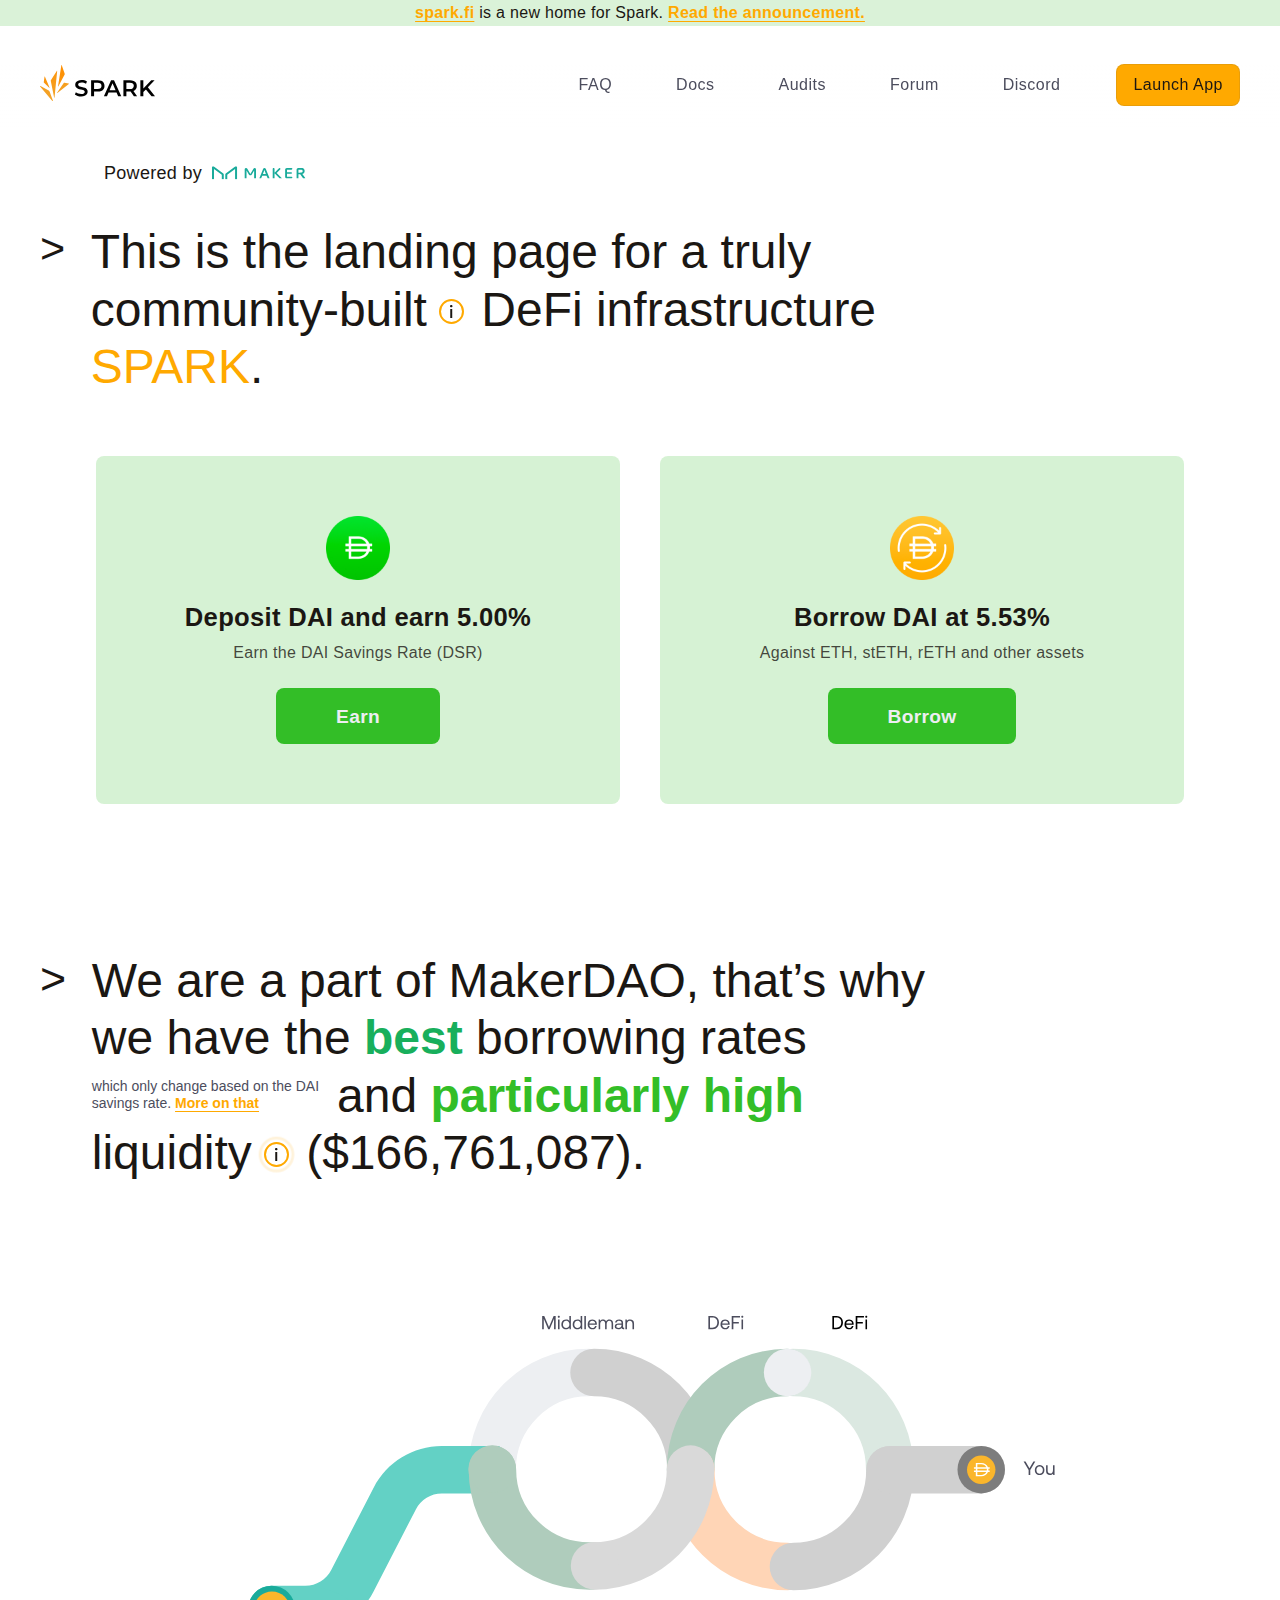
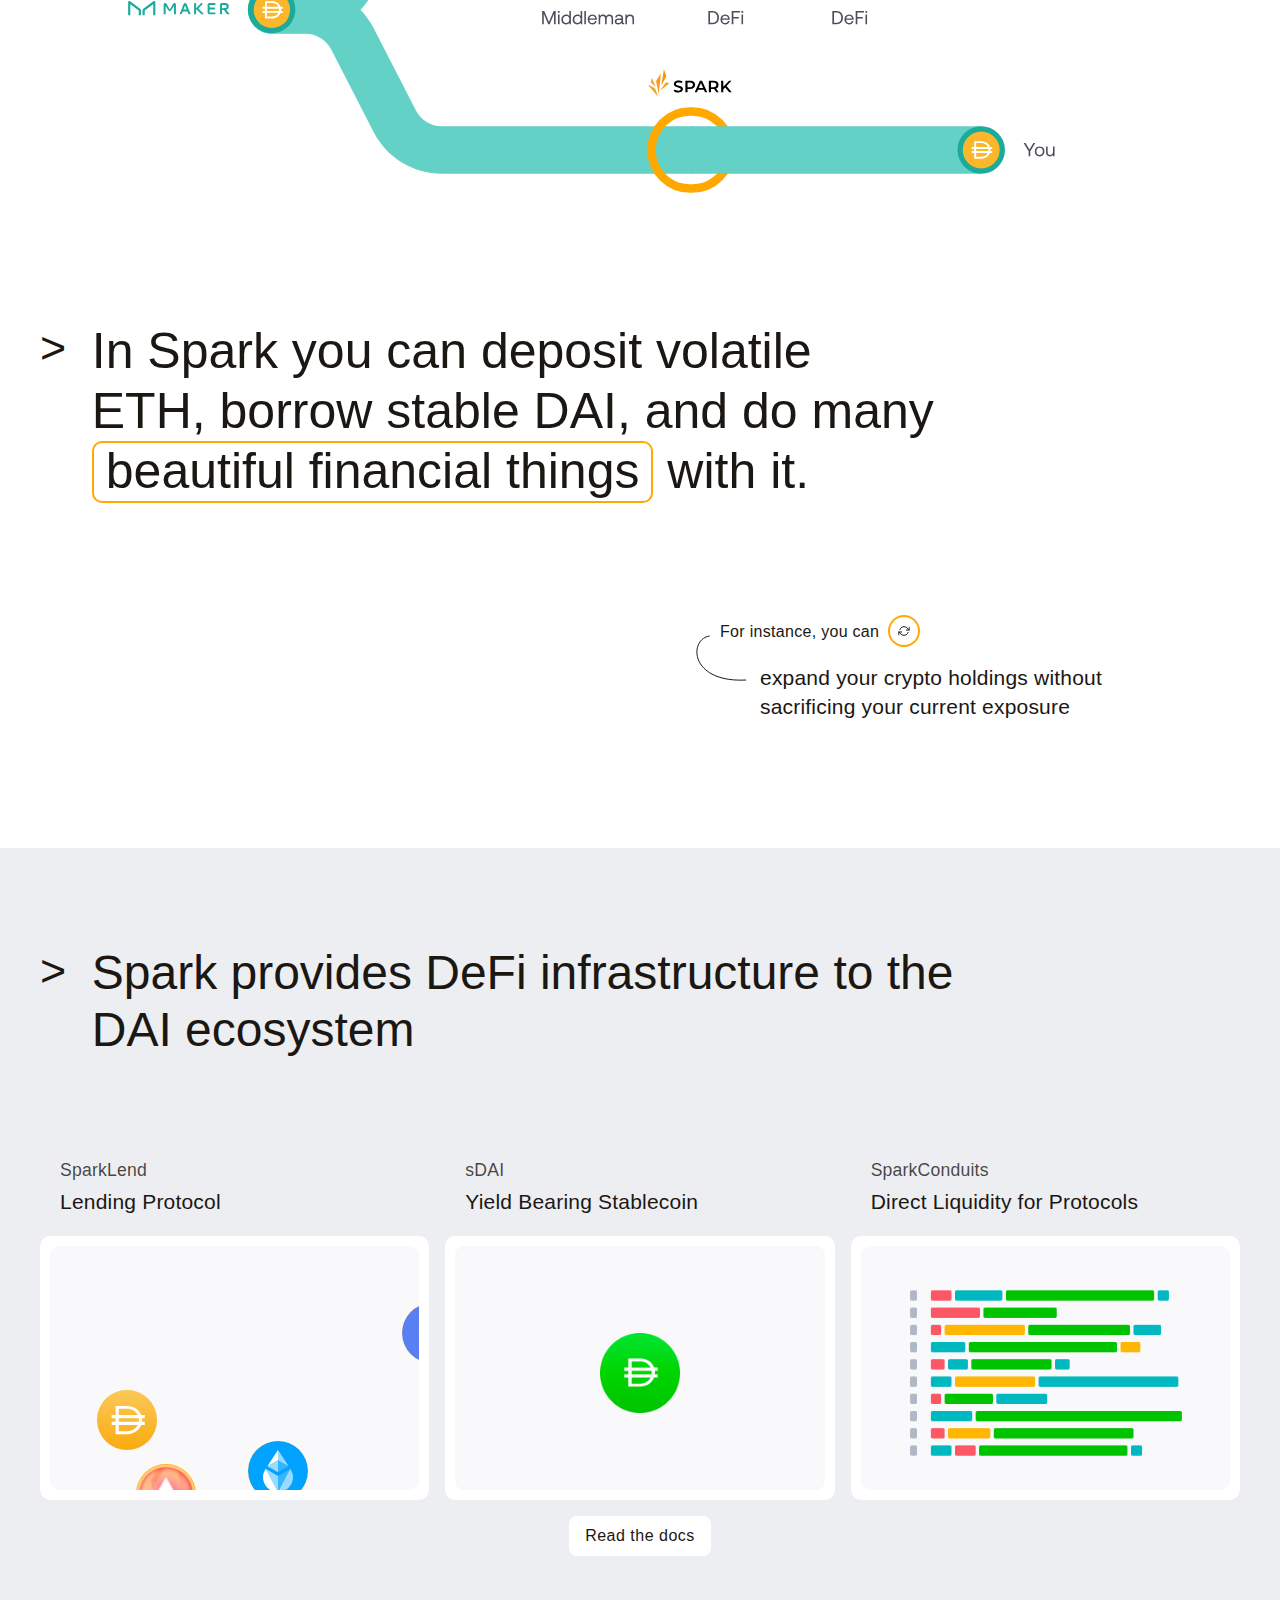
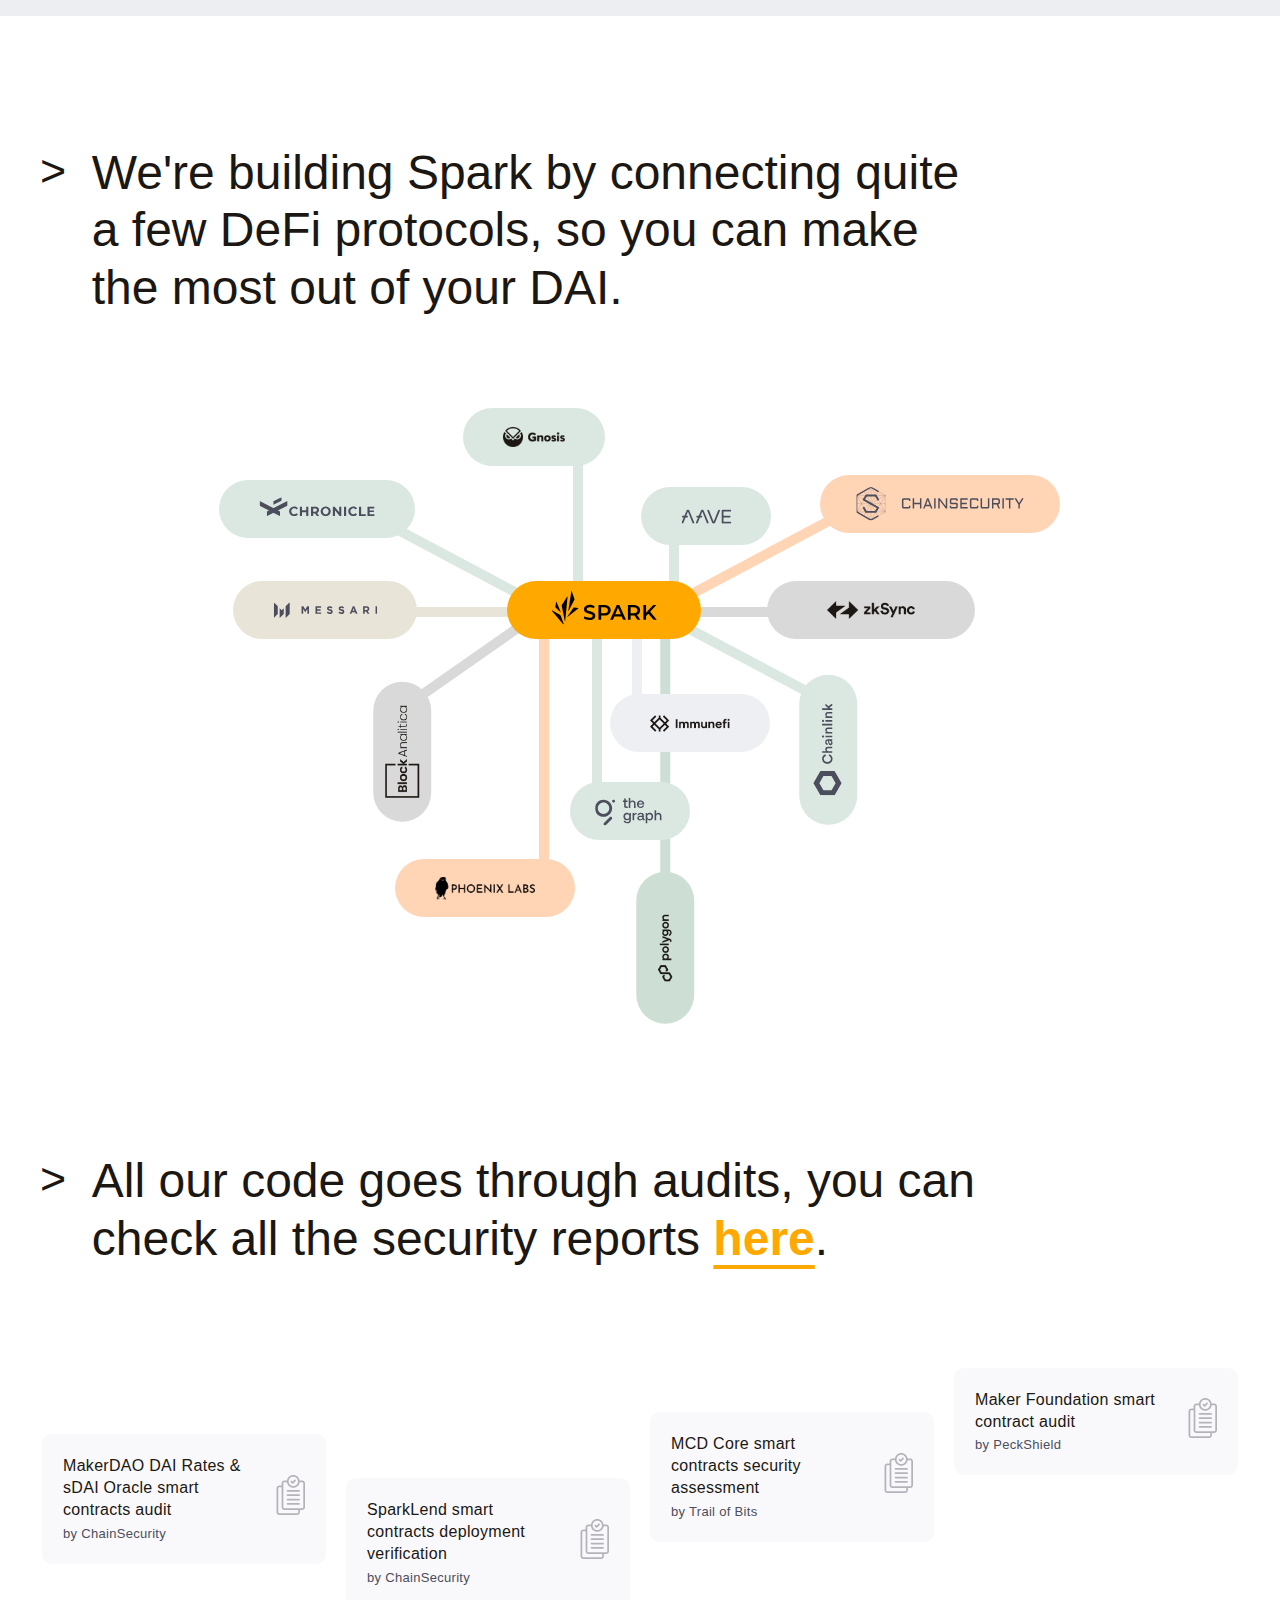
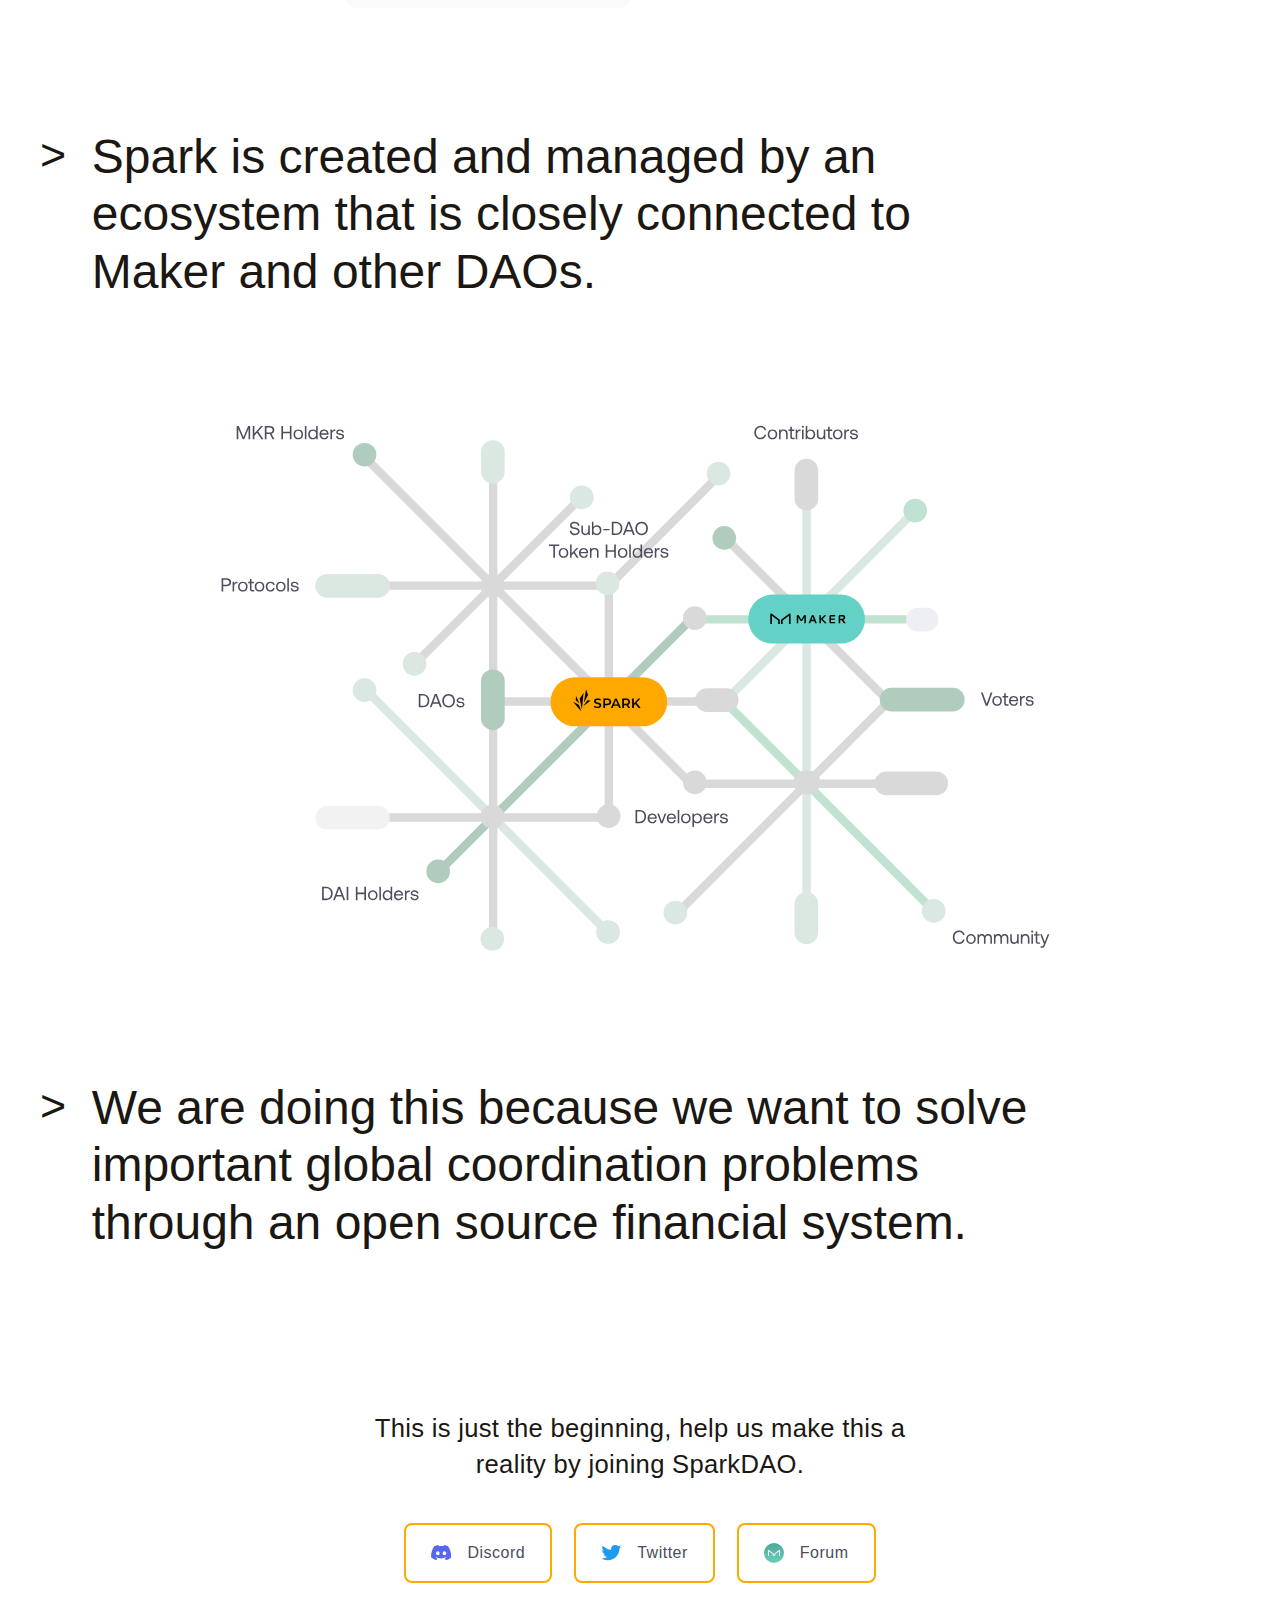
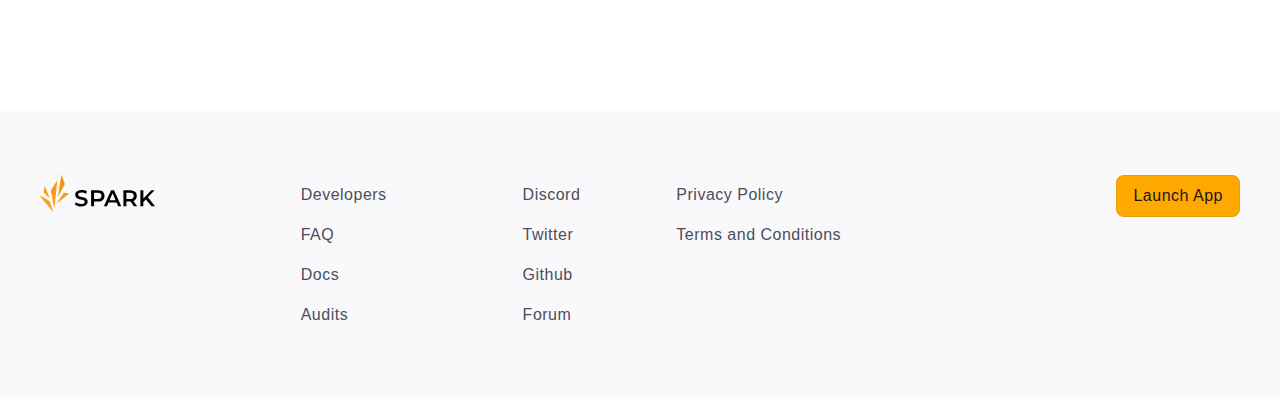
==== index.html @ eb1343a6 "update page" ====
<!doctype html><html lang="en"><head><meta charset="utf-8"/><link rel="icon" href="/favicon.ico"/><meta name="viewport" content="width=device-width,initial-scale=1"/><meta name="theme-color" content="#000000"/><link rel="apple-touch-icon" href="/logo192.png"/><link rel="manifest" href="/manifest.json"/><link rel="preconnect" href="https://fonts.googleapis.com"><link rel="preconnect" href="https://fonts.gstatic.com" crossorigin><link href="https://fonts.googleapis.com/css2?family=Inter:wght@400;500;600;700;800;900&display=swap" rel="stylesheet"><style>@import url(https://fonts.googleapis.com/css2?family=Roboto:wght@400;900&display=swap);</style><title>Spark - Maker-Powered Lending Market</title><link href="/static/css/main.633d7f83.chunk.css" rel="stylesheet"></head><body><noscript>You need to enable JavaScript to run this app.</noscript><div id="root"></div><script>!function(e){function r(r){for(var n,u,c=r[0],i=r[1],f=r[2],s=0,p=[];s<c.length;s++)u=c[s],Object.prototype.hasOwnProperty.call(o,u)&&o[u]&&p.push(o[u][0]),o[u]=0;for(n in i)Object.prototype.hasOwnProperty.call(i,n)&&(e[n]=i[n]);for(l&&l(r);p.length;)p.shift()();return a.push.apply(a,f||[]),t()}function t(){for(var e,r=0;r<a.length;r++){for(var t=a[r],n=!0,c=1;c<t.length;c++){var i=t[c];0!==o[i]&&(n=!1)}n&&(a.splice(r--,1),e=u(u.s=t[0]))}return e}var n={},o={3:0},a=[];function u(r){if(n[r])return n[r].exports;var t=n[r]={i:r,l:!1,exports:{}};return e[r].call(t.exports,t,t.exports,u),t.l=!0,t.exports}u.e=function(e){var r=[],t=o[e];if(0!==t)if(t)r.push(t[2]);else{var n=new Promise((function(r,n){t=o[e]=[r,n]}));r.push(t[2]=n);var a,c=document.createElement("script");c.charset="utf-8",c.timeout=120,u.nc&&c.setAttribute("nonce",u.nc),c.src=function(e){return u.p+"static/js/"+({}[e]||e)+"."+{0:"9c5d9440",1:"e45cd826",5:"d32eeeaa",6:"d9e127e3",7:"4af750e9",8:"93d7be4d",9:"246f7486",10:"2cf6134a",11:"ce066fd9",12:"de818b76",13:"a71cbb8a",14:"7e898ed7",15:"55375a8a",16:"09fa77de",17:"7b534f22",18:"cb177003",19:"1c35a784",20:"54be60a5",21:"eba77437",22:"fda85f70"}[e]+".chunk.js"}(e);var i=new Error;a=function(r){c.onerror=c.onload=null,clearTimeout(f);var t=o[e];if(0!==t){if(t){var n=r&&("load"===r.type?"missing":r.type),a=r&&r.target&&r.target.src;i.message="Loading chunk "+e+" failed.\n("+n+": "+a+")",i.name="ChunkLoadError",i.type=n,i.request=a,t[1](i)}o[e]=void 0}};var f=setTimeout((function(){a({type:"timeout",target:c})}),12e4);c.onerror=c.onload=a,document.head.appendChild(c)}return Promise.all(r)},u.m=e,u.c=n,u.d=function(e,r,t){u.o(e,r)||Object.defineProperty(e,r,{enumerable:!0,get:t})},u.r=function(e){"undefined"!=typeof Symbol&&Symbol.toStringTag&&Object.defineProperty(e,Symbol.toStringTag,{value:"Module"}),Object.defineProperty(e,"__esModule",{value:!0})},u.t=function(e,r){if(1&r&&(e=u(e)),8&r)return e;if(4&r&&"object"==typeof e&&e&&e.__esModule)return e;var t=Object.create(null);if(u.r(t),Object.defineProperty(t,"default",{enumerable:!0,value:e}),2&r&&"string"!=typeof e)for(var n in e)u.d(t,n,function(r){return e[r]}.bind(null,n));return t},u.n=function(e){var r=e&&e.__esModule?function(){return e.default}:function(){return e};return u.d(r,"a",r),r},u.o=function(e,r){return Object.prototype.hasOwnProperty.call(e,r)},u.p="/",u.oe=function(e){throw console.error(e),e};var c=this.webpackJsonpAPL=this.webpackJsonpAPL||[],i=c.push.bind(c);c.push=r,c=c.slice();for(var f=0;f<c.length;f++)r(c[f]);var l=i;t()}([])</script><script src="/static/js/4.bfb4e1e0.chunk.js"></script><script src="/static/js/main.2917904c.chunk.js"></script></body></html>
---- static/css/main.633d7f83.chunk.css ----
body{margin:0;padding:0;font-family:Inter,Arial;font-weight:400;font-size:.875rem;-webkit-font-smoothing:antialiased;-moz-osx-font-smoothing:grayscale;text-transform:capitalize}code{font-family:source-code-pro,Menlo,Monaco,Consolas,"Courier New",monospace}div{box-sizing:border-box}ul li{list-style:none!important}input::-webkit-inner-spin-button,input::-webkit-outer-spin-button{-webkit-appearance:none}input[type=number]{-moz-appearance:textfield}div[role=tooltip] .MuiTooltip-tooltip{font-size:14px;background-color:#00f}div[role=presentation] div:nth-child(3){background-color:#1c2152!important;color:#fff}div[role=presentation] div:nth-child(3) ul li:hover{background-color:rgb(59 89 226/16%)}*,:after,:before{box-sizing:border-box}
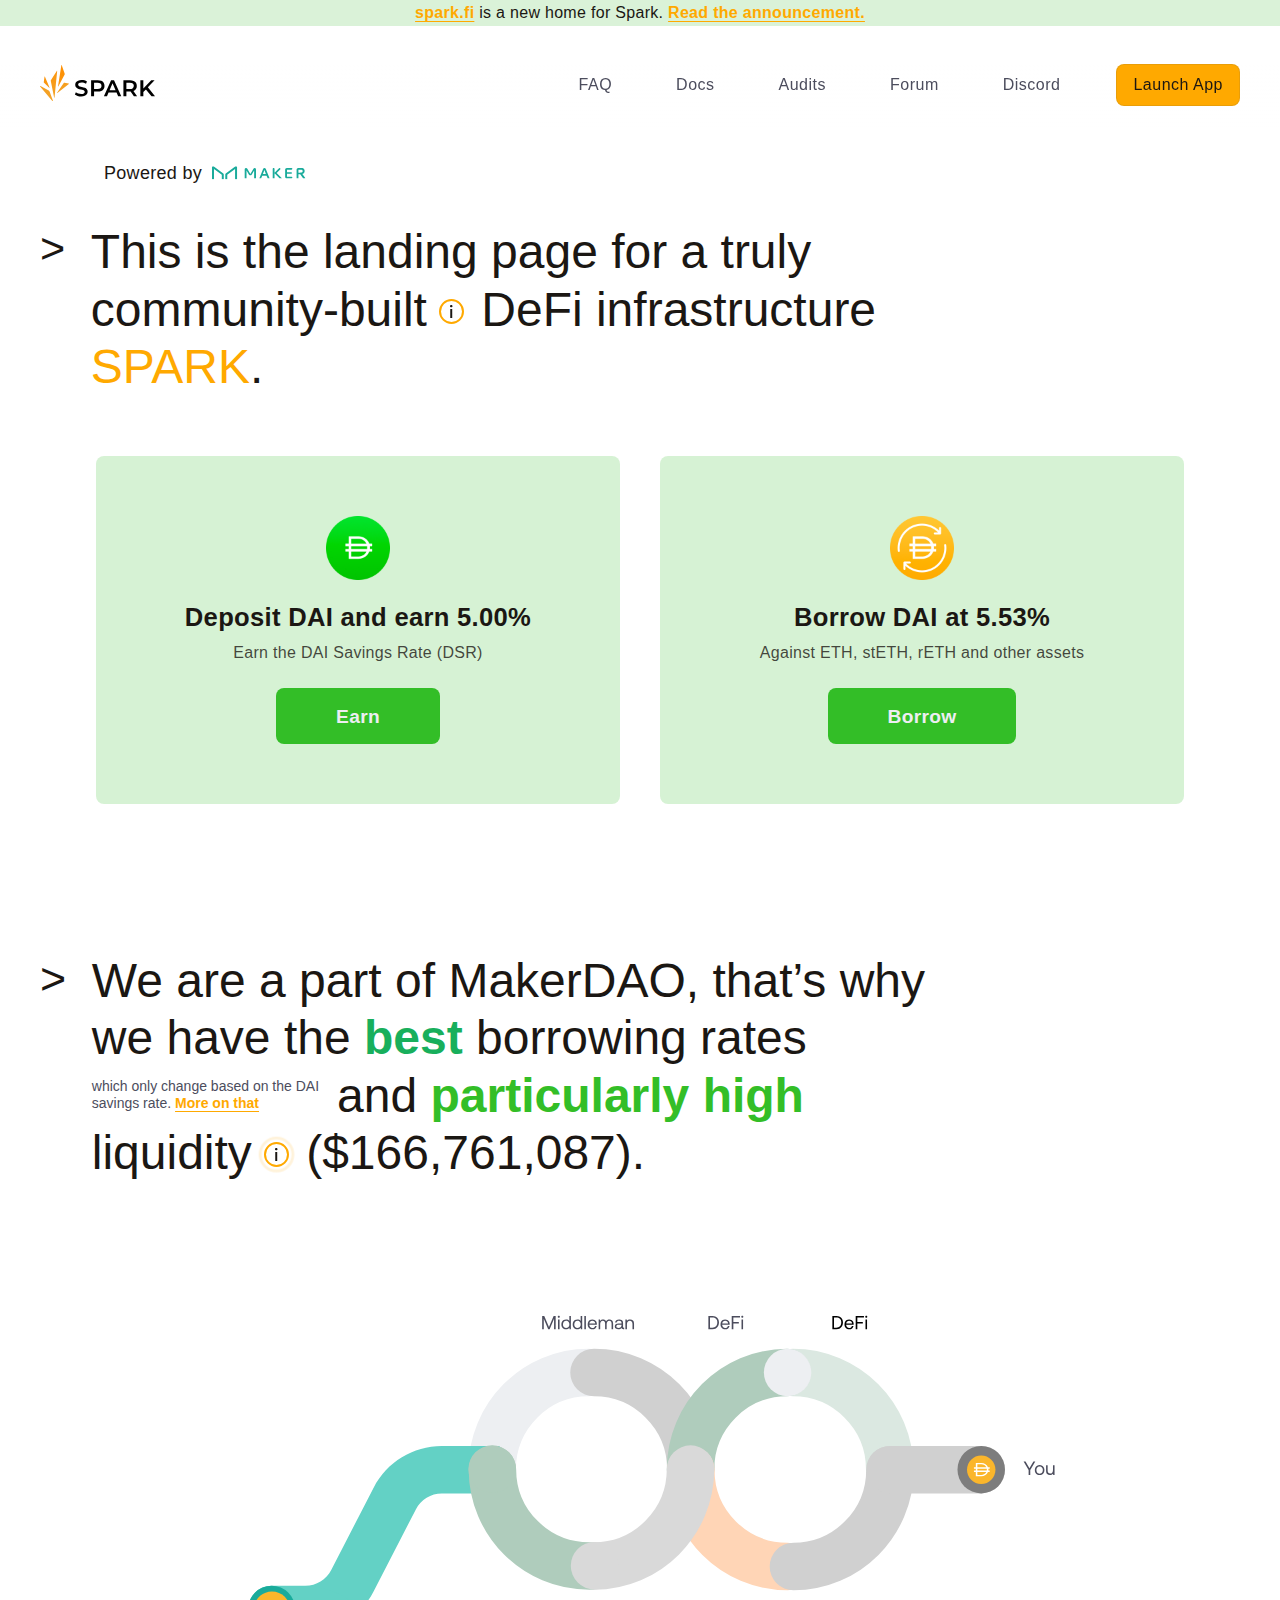
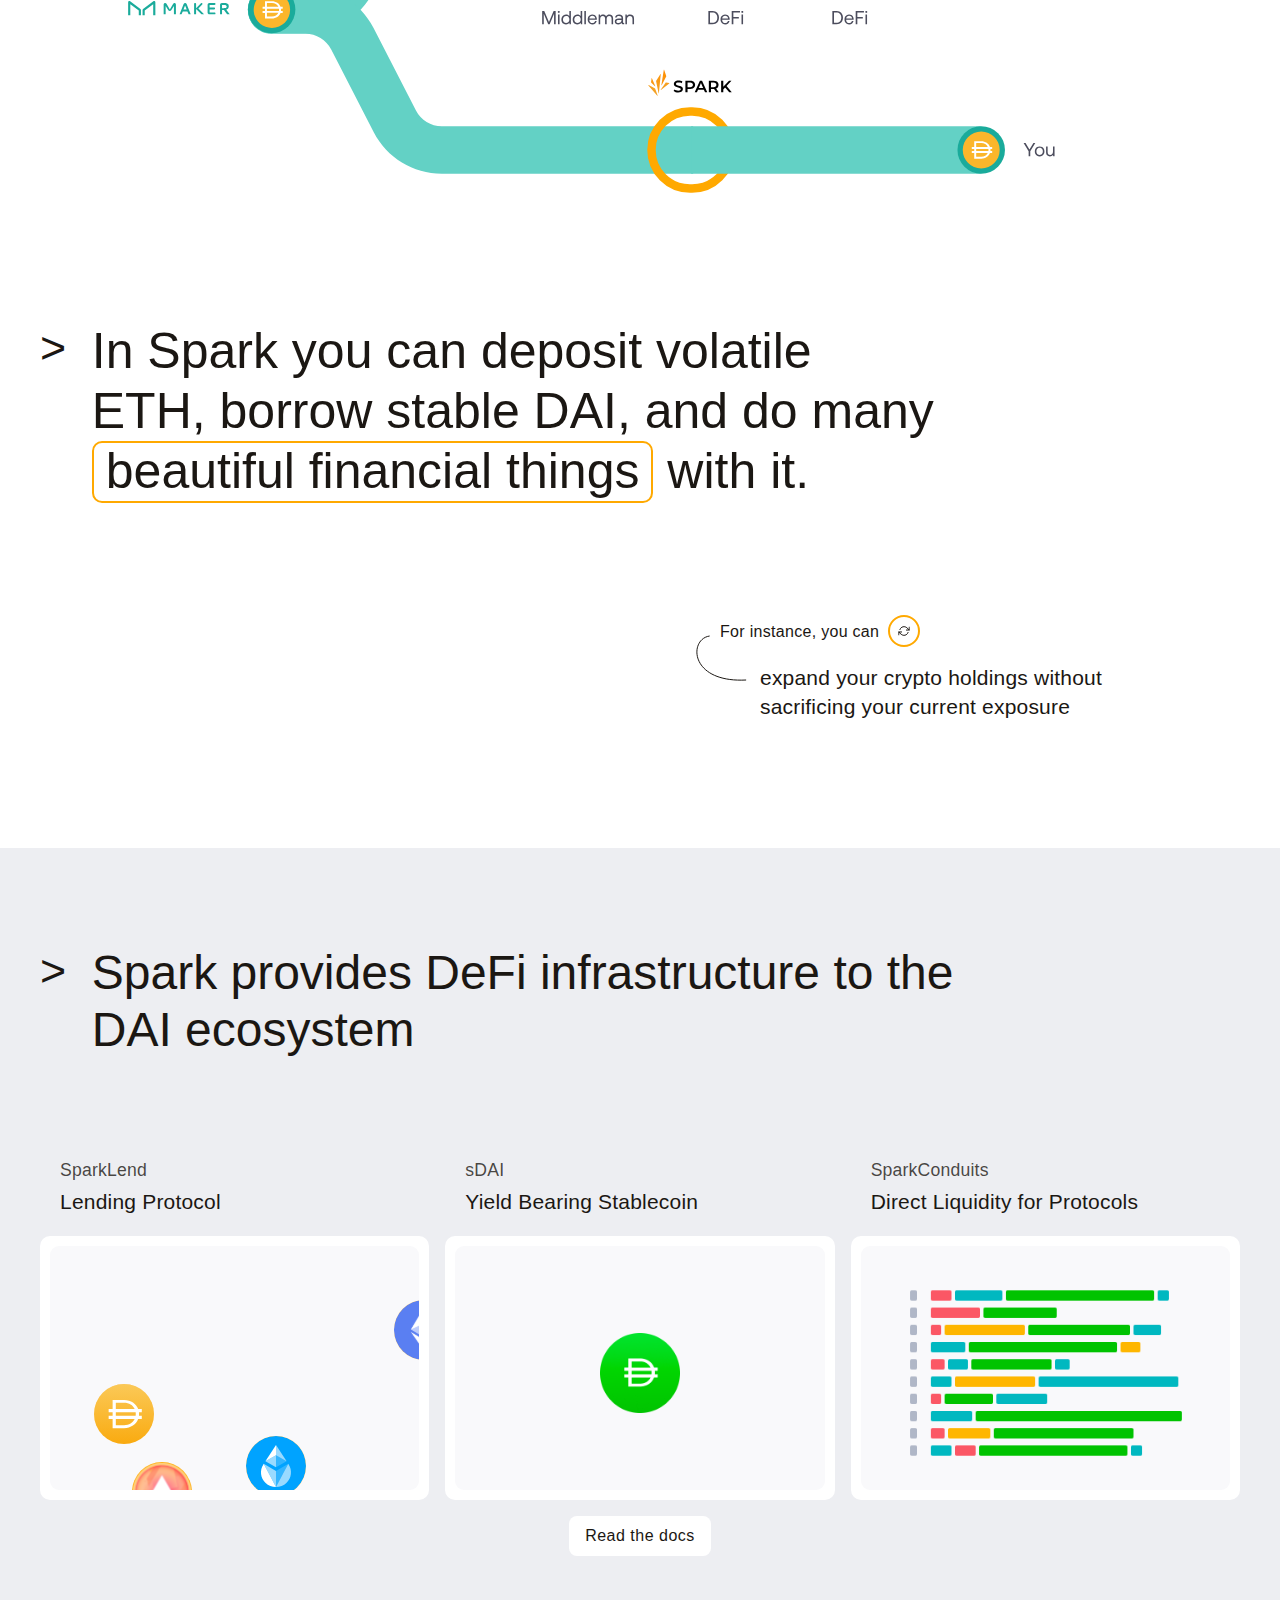
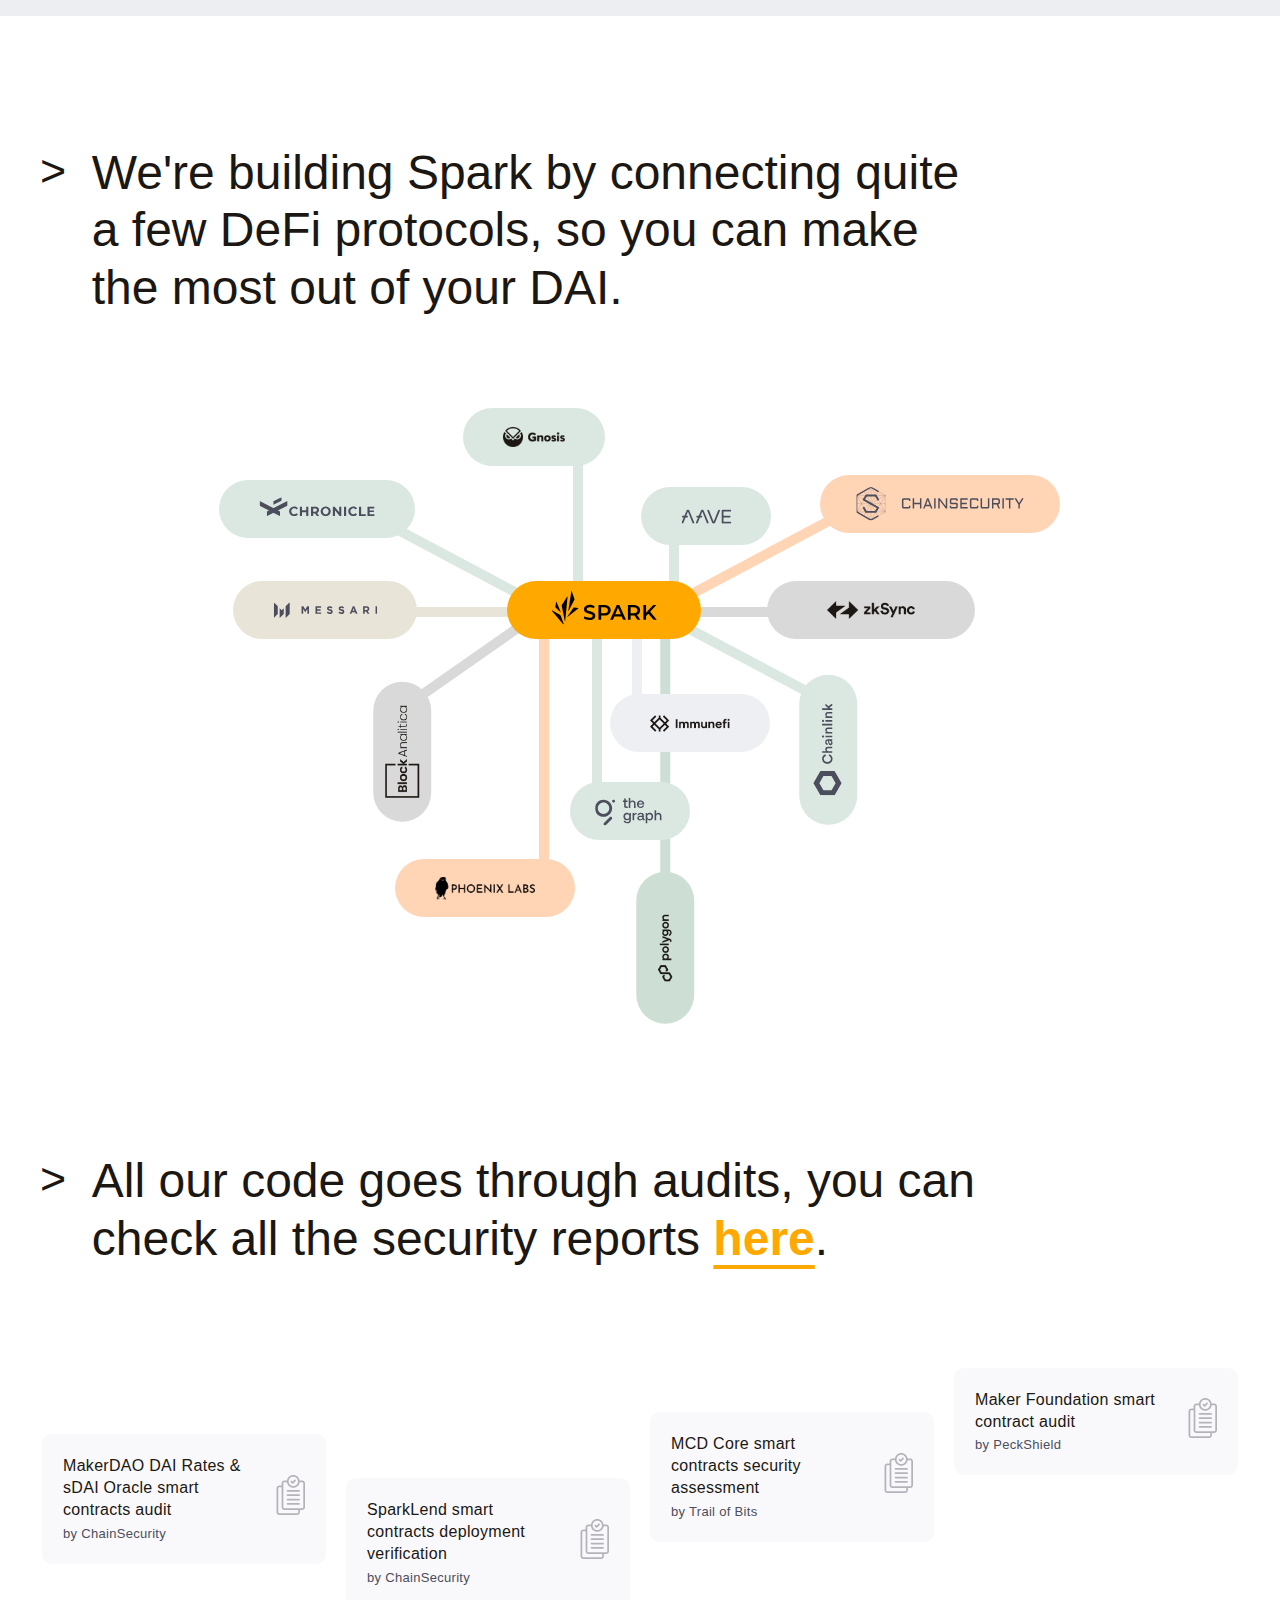
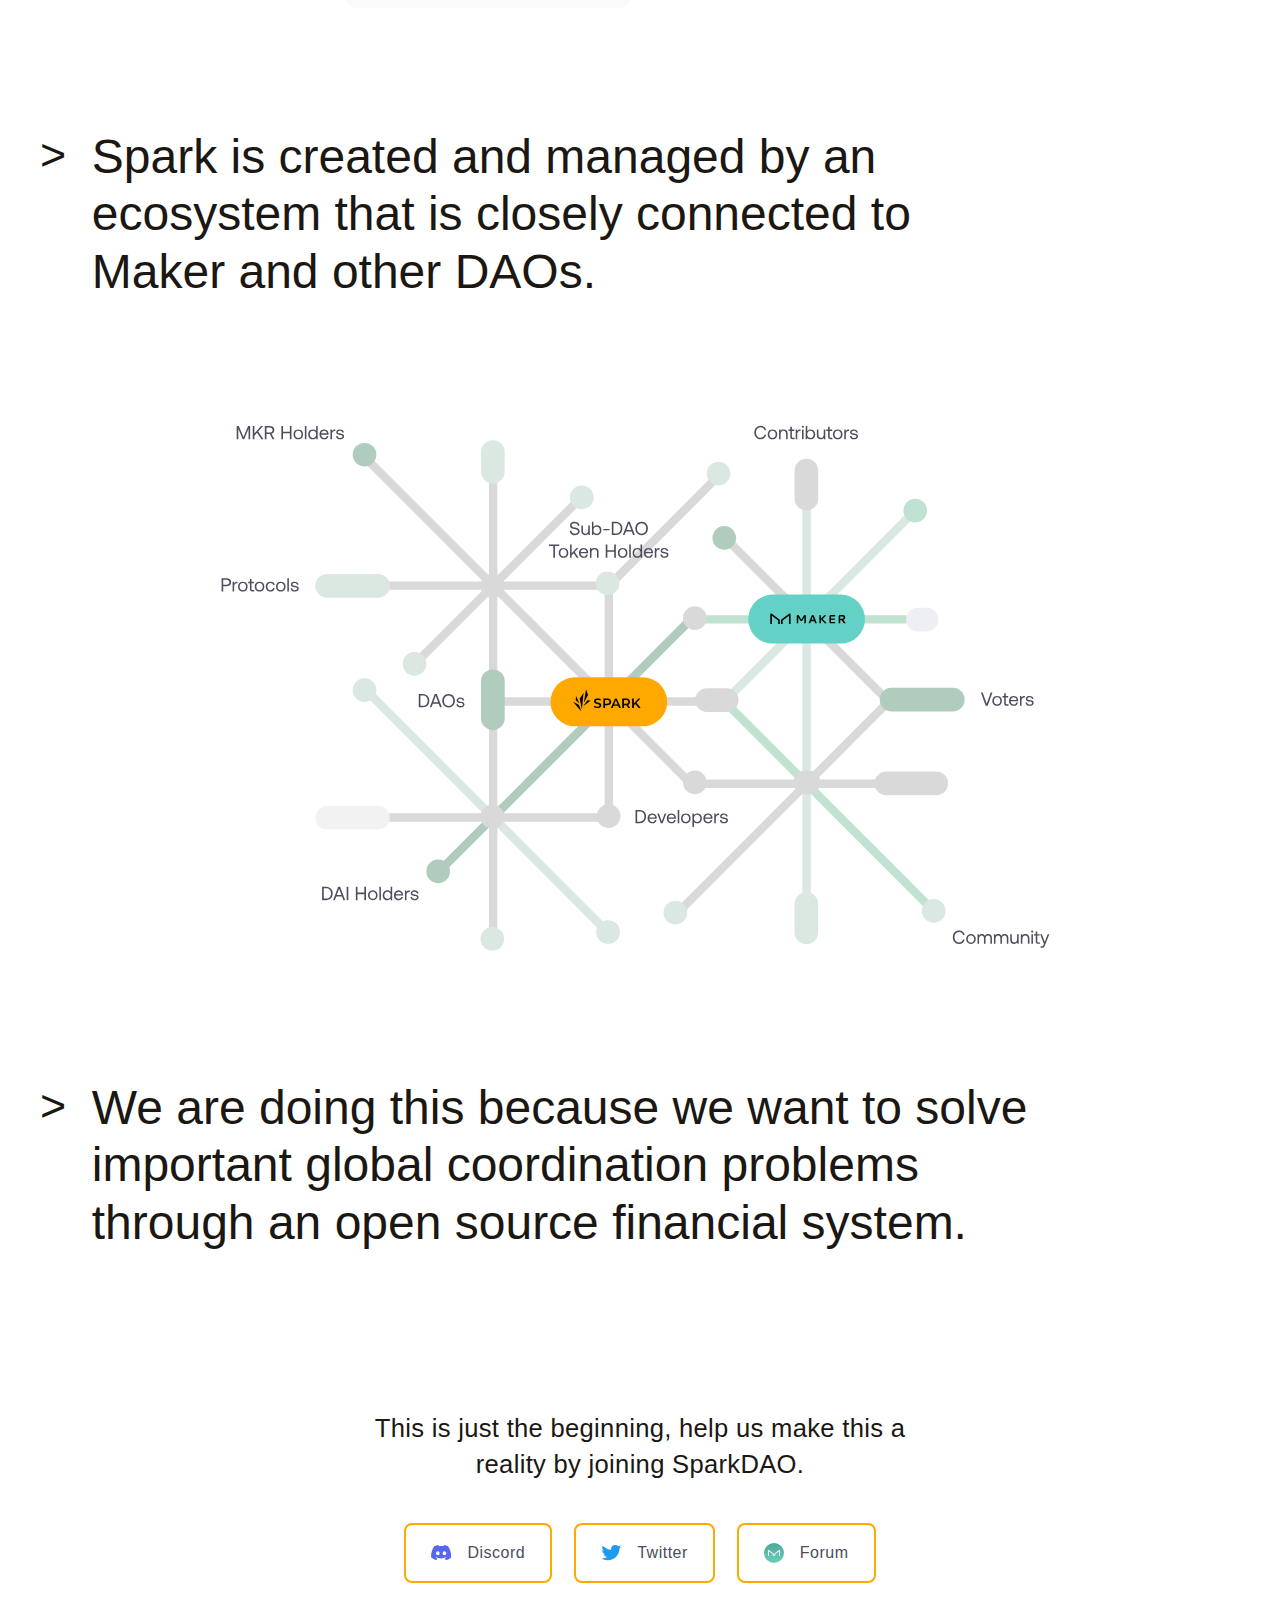
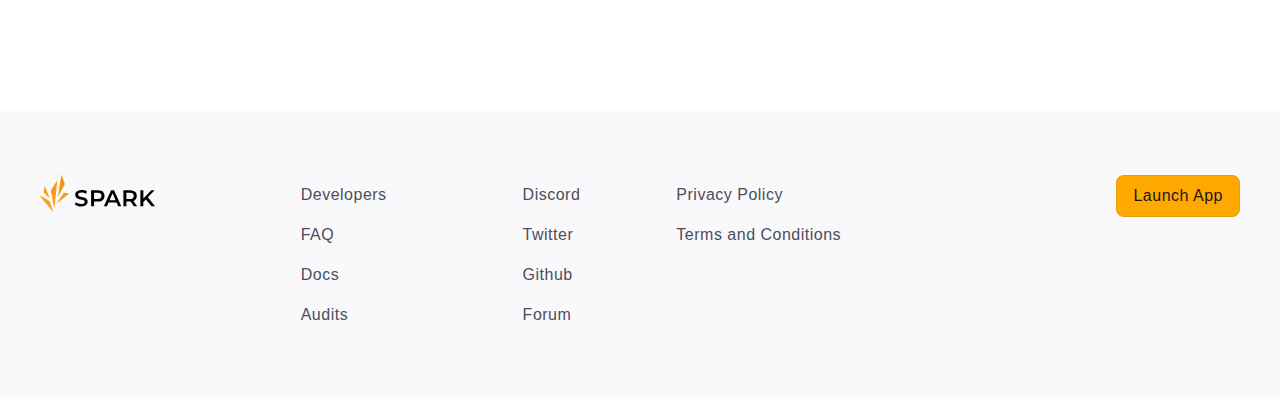
==== commit 3cf4b466: "update home  page" ====
--- a/index.html
+++ b/index.html
@@ -1 +1 @@
-<!doctype html><html lang="en"><head><meta charset="utf-8"/><link rel="icon" href="/favicon.ico"/><meta name="viewport" content="width=device-width,initial-scale=1"/><meta name="theme-color" content="#000000"/><link rel="apple-touch-icon" href="/logo192.png"/><link rel="manifest" href="/manifest.json"/><link rel="preconnect" href="https://fonts.googleapis.com"><link rel="preconnect" href="https://fonts.gstatic.com" crossorigin><link href="https://fonts.googleapis.com/css2?family=Inter:wght@400;500;600;700;800;900&display=swap" rel="stylesheet"><style>@import url(https://fonts.googleapis.com/css2?family=Roboto:wght@400;900&display=swap);</style><title>Spark - Maker-Powered Lending Market</title><link href="/static/css/main.633d7f83.chunk.css" rel="stylesheet"></head><body><noscript>You need to enable JavaScript to run this app.</noscript><div id="root"></div><script>!function(e){function r(r){for(var n,u,c=r[0],i=r[1],f=r[2],s=0,p=[];s<c.length;s++)u=c[s],Object.prototype.hasOwnProperty.call(o,u)&&o[u]&&p.push(o[u][0]),o[u]=0;for(n in i)Object.prototype.hasOwnProperty.call(i,n)&&(e[n]=i[n]);for(l&&l(r);p.length;)p.shift()();return a.push.apply(a,f||[]),t()}function t(){for(var e,r=0;r<a.length;r++){for(var t=a[r],n=!0,c=1;c<t.length;c++){var i=t[c];0!==o[i]&&(n=!1)}n&&(a.splice(r--,1),e=u(u.s=t[0]))}return e}var n={},o={3:0},a=[];function u(r){if(n[r])return n[r].exports;var t=n[r]={i:r,l:!1,exports:{}};return e[r].call(t.exports,t,t.exports,u),t.l=!0,t.exports}u.e=function(e){var r=[],t=o[e];if(0!==t)if(t)r.push(t[2]);else{var n=new Promise((function(r,n){t=o[e]=[r,n]}));r.push(t[2]=n);var a,c=document.createElement("script");c.charset="utf-8",c.timeout=120,u.nc&&c.setAttribute("nonce",u.nc),c.src=function(e){return u.p+"static/js/"+({}[e]||e)+"."+{0:"9c5d9440",1:"e45cd826",5:"d32eeeaa",6:"d9e127e3",7:"4af750e9",8:"93d7be4d",9:"246f7486",10:"2cf6134a",11:"ce066fd9",12:"de818b76",13:"a71cbb8a",14:"7e898ed7",15:"55375a8a",16:"09fa77de",17:"7b534f22",18:"cb177003",19:"1c35a784",20:"54be60a5",21:"eba77437",22:"fda85f70"}[e]+".chunk.js"}(e);var i=new Error;a=function(r){c.onerror=c.onload=null,clearTimeout(f);var t=o[e];if(0!==t){if(t){var n=r&&("load"===r.type?"missing":r.type),a=r&&r.target&&r.target.src;i.message="Loading chunk "+e+" failed.\n("+n+": "+a+")",i.name="ChunkLoadError",i.type=n,i.request=a,t[1](i)}o[e]=void 0}};var f=setTimeout((function(){a({type:"timeout",target:c})}),12e4);c.onerror=c.onload=a,document.head.appendChild(c)}return Promise.all(r)},u.m=e,u.c=n,u.d=function(e,r,t){u.o(e,r)||Object.defineProperty(e,r,{enumerable:!0,get:t})},u.r=function(e){"undefined"!=typeof Symbol&&Symbol.toStringTag&&Object.defineProperty(e,Symbol.toStringTag,{value:"Module"}),Object.defineProperty(e,"__esModule",{value:!0})},u.t=function(e,r){if(1&r&&(e=u(e)),8&r)return e;if(4&r&&"object"==typeof e&&e&&e.__esModule)return e;var t=Object.create(null);if(u.r(t),Object.defineProperty(t,"default",{enumerable:!0,value:e}),2&r&&"string"!=typeof e)for(var n in e)u.d(t,n,function(r){return e[r]}.bind(null,n));return t},u.n=function(e){var r=e&&e.__esModule?function(){return e.default}:function(){return e};return u.d(r,"a",r),r},u.o=function(e,r){return Object.prototype.hasOwnProperty.call(e,r)},u.p="/",u.oe=function(e){throw console.error(e),e};var c=this.webpackJsonpAPL=this.webpackJsonpAPL||[],i=c.push.bind(c);c.push=r,c=c.slice();for(var f=0;f<c.length;f++)r(c[f]);var l=i;t()}([])</script><script src="/static/js/4.bfb4e1e0.chunk.js"></script><script src="/static/js/main.2917904c.chunk.js"></script></body></html>+<!doctype html><html lang="en"><head><meta charset="utf-8"/><link rel="icon" href="/favicon.ico"/><meta name="viewport" content="width=device-width,initial-scale=1"/><meta name="theme-color" content="#000000"/><link rel="apple-touch-icon" href="/logo192.png"/><link rel="manifest" href="/manifest.json"/><link rel="preconnect" href="https://fonts.googleapis.com"><link rel="preconnect" href="https://fonts.gstatic.com" crossorigin><link href="https://fonts.googleapis.com/css2?family=Inter:wght@400;500;600;700;800;900&display=swap" rel="stylesheet"><style>@import url(https://fonts.googleapis.com/css2?family=Roboto:wght@400;900&display=swap);</style><title>Spark - Maker-Powered Lending Market</title><link href="/static/css/main.633d7f83.chunk.css" rel="stylesheet"></head><body><noscript>You need to enable JavaScript to run this app.</noscript><div id="root"></div><script>!function(e){function r(r){for(var n,u,c=r[0],i=r[1],f=r[2],s=0,p=[];s<c.length;s++)u=c[s],Object.prototype.hasOwnProperty.call(o,u)&&o[u]&&p.push(o[u][0]),o[u]=0;for(n in i)Object.prototype.hasOwnProperty.call(i,n)&&(e[n]=i[n]);for(l&&l(r);p.length;)p.shift()();return a.push.apply(a,f||[]),t()}function t(){for(var e,r=0;r<a.length;r++){for(var t=a[r],n=!0,c=1;c<t.length;c++){var i=t[c];0!==o[i]&&(n=!1)}n&&(a.splice(r--,1),e=u(u.s=t[0]))}return e}var n={},o={3:0},a=[];function u(r){if(n[r])return n[r].exports;var t=n[r]={i:r,l:!1,exports:{}};return e[r].call(t.exports,t,t.exports,u),t.l=!0,t.exports}u.e=function(e){var r=[],t=o[e];if(0!==t)if(t)r.push(t[2]);else{var n=new Promise((function(r,n){t=o[e]=[r,n]}));r.push(t[2]=n);var a,c=document.createElement("script");c.charset="utf-8",c.timeout=120,u.nc&&c.setAttribute("nonce",u.nc),c.src=function(e){return u.p+"static/js/"+({}[e]||e)+"."+{0:"9c5d9440",1:"e45cd826",5:"d32eeeaa",6:"d9e127e3",7:"4af750e9",8:"93d7be4d",9:"246f7486",10:"2cf6134a",11:"ce066fd9",12:"de818b76",13:"a71cbb8a",14:"7e898ed7",15:"55375a8a",16:"09fa77de",17:"7b534f22",18:"cb177003",19:"1c35a784",20:"54be60a5",21:"eba77437",22:"fda85f70"}[e]+".chunk.js"}(e);var i=new Error;a=function(r){c.onerror=c.onload=null,clearTimeout(f);var t=o[e];if(0!==t){if(t){var n=r&&("load"===r.type?"missing":r.type),a=r&&r.target&&r.target.src;i.message="Loading chunk "+e+" failed.\n("+n+": "+a+")",i.name="ChunkLoadError",i.type=n,i.request=a,t[1](i)}o[e]=void 0}};var f=setTimeout((function(){a({type:"timeout",target:c})}),12e4);c.onerror=c.onload=a,document.head.appendChild(c)}return Promise.all(r)},u.m=e,u.c=n,u.d=function(e,r,t){u.o(e,r)||Object.defineProperty(e,r,{enumerable:!0,get:t})},u.r=function(e){"undefined"!=typeof Symbol&&Symbol.toStringTag&&Object.defineProperty(e,Symbol.toStringTag,{value:"Module"}),Object.defineProperty(e,"__esModule",{value:!0})},u.t=function(e,r){if(1&r&&(e=u(e)),8&r)return e;if(4&r&&"object"==typeof e&&e&&e.__esModule)return e;var t=Object.create(null);if(u.r(t),Object.defineProperty(t,"default",{enumerable:!0,value:e}),2&r&&"string"!=typeof e)for(var n in e)u.d(t,n,function(r){return e[r]}.bind(null,n));return t},u.n=function(e){var r=e&&e.__esModule?function(){return e.default}:function(){return e};return u.d(r,"a",r),r},u.o=function(e,r){return Object.prototype.hasOwnProperty.call(e,r)},u.p="/",u.oe=function(e){throw console.error(e),e};var c=this.webpackJsonpAPL=this.webpackJsonpAPL||[],i=c.push.bind(c);c.push=r,c=c.slice();for(var f=0;f<c.length;f++)r(c[f]);var l=i;t()}([])</script><script src="/static/js/4.bfb4e1e0.chunk.js"></script><script src="/static/js/main.f894a274.chunk.js"></script></body></html>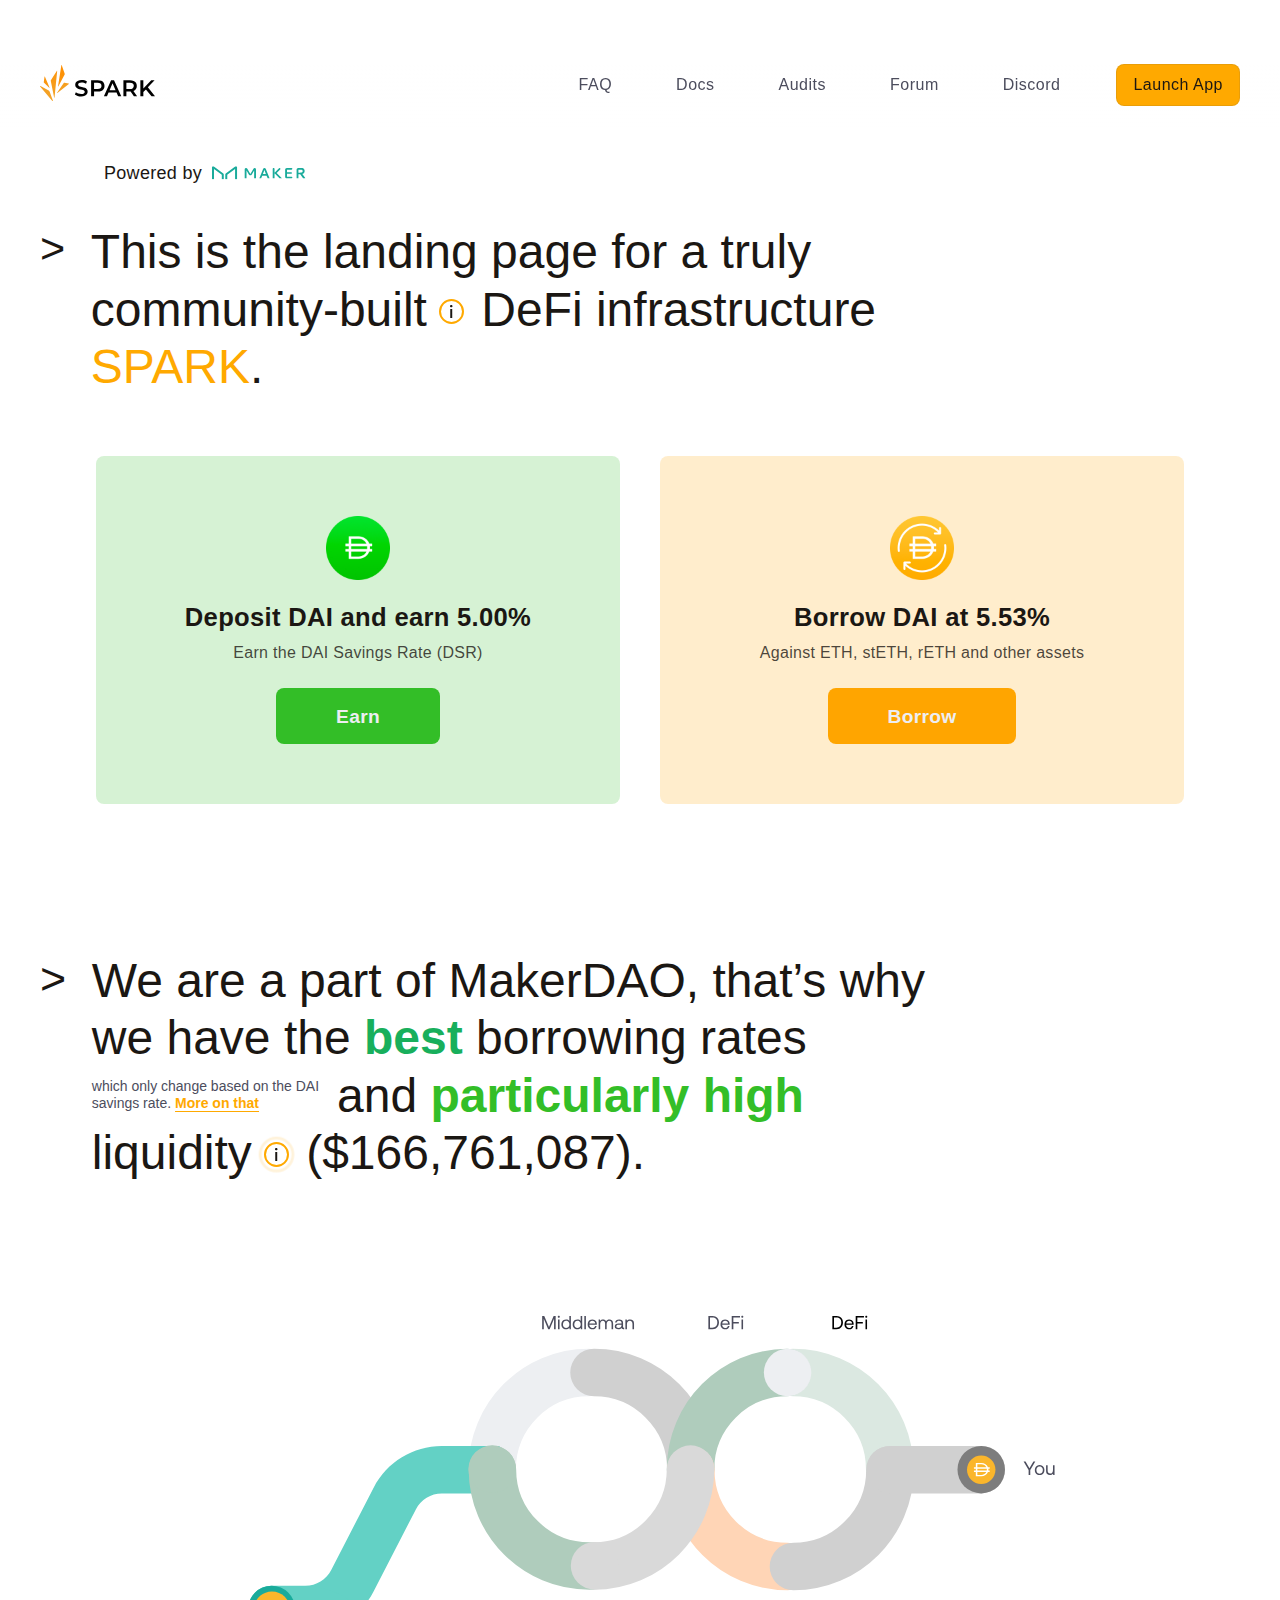
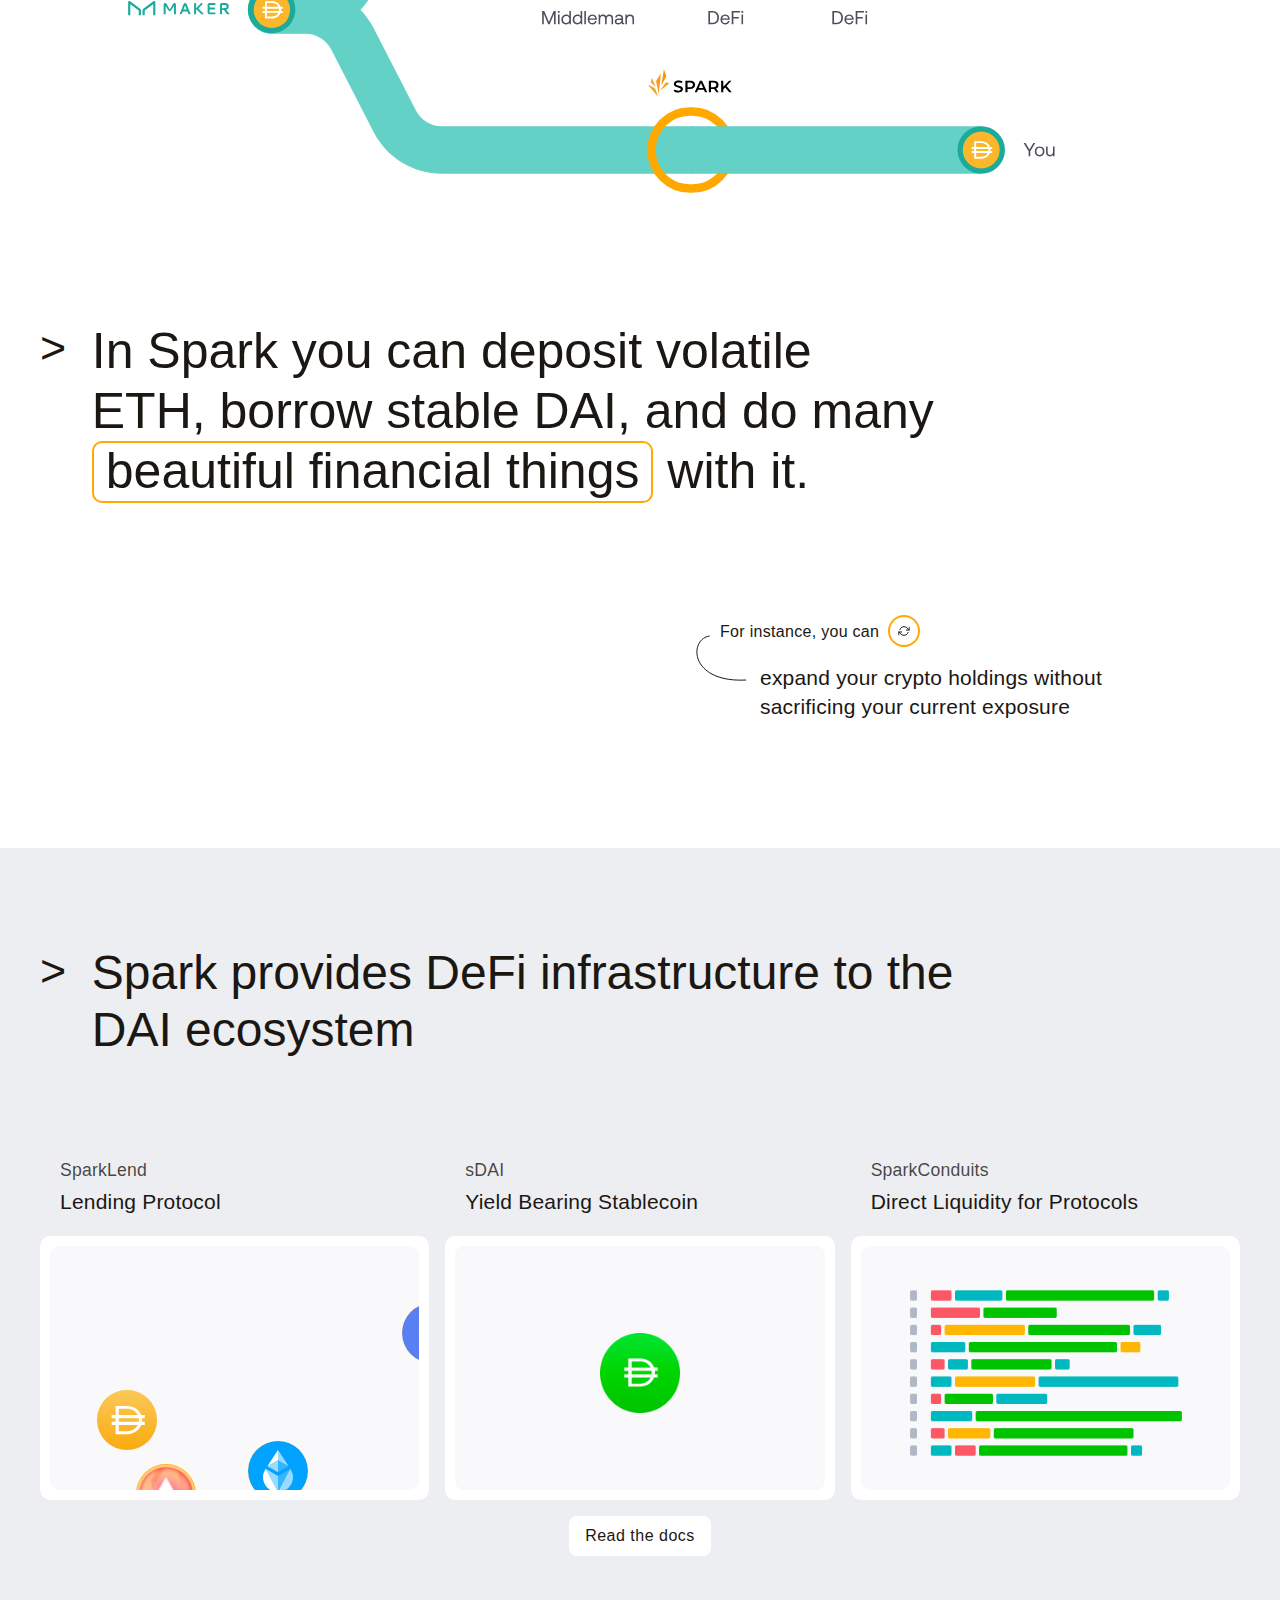
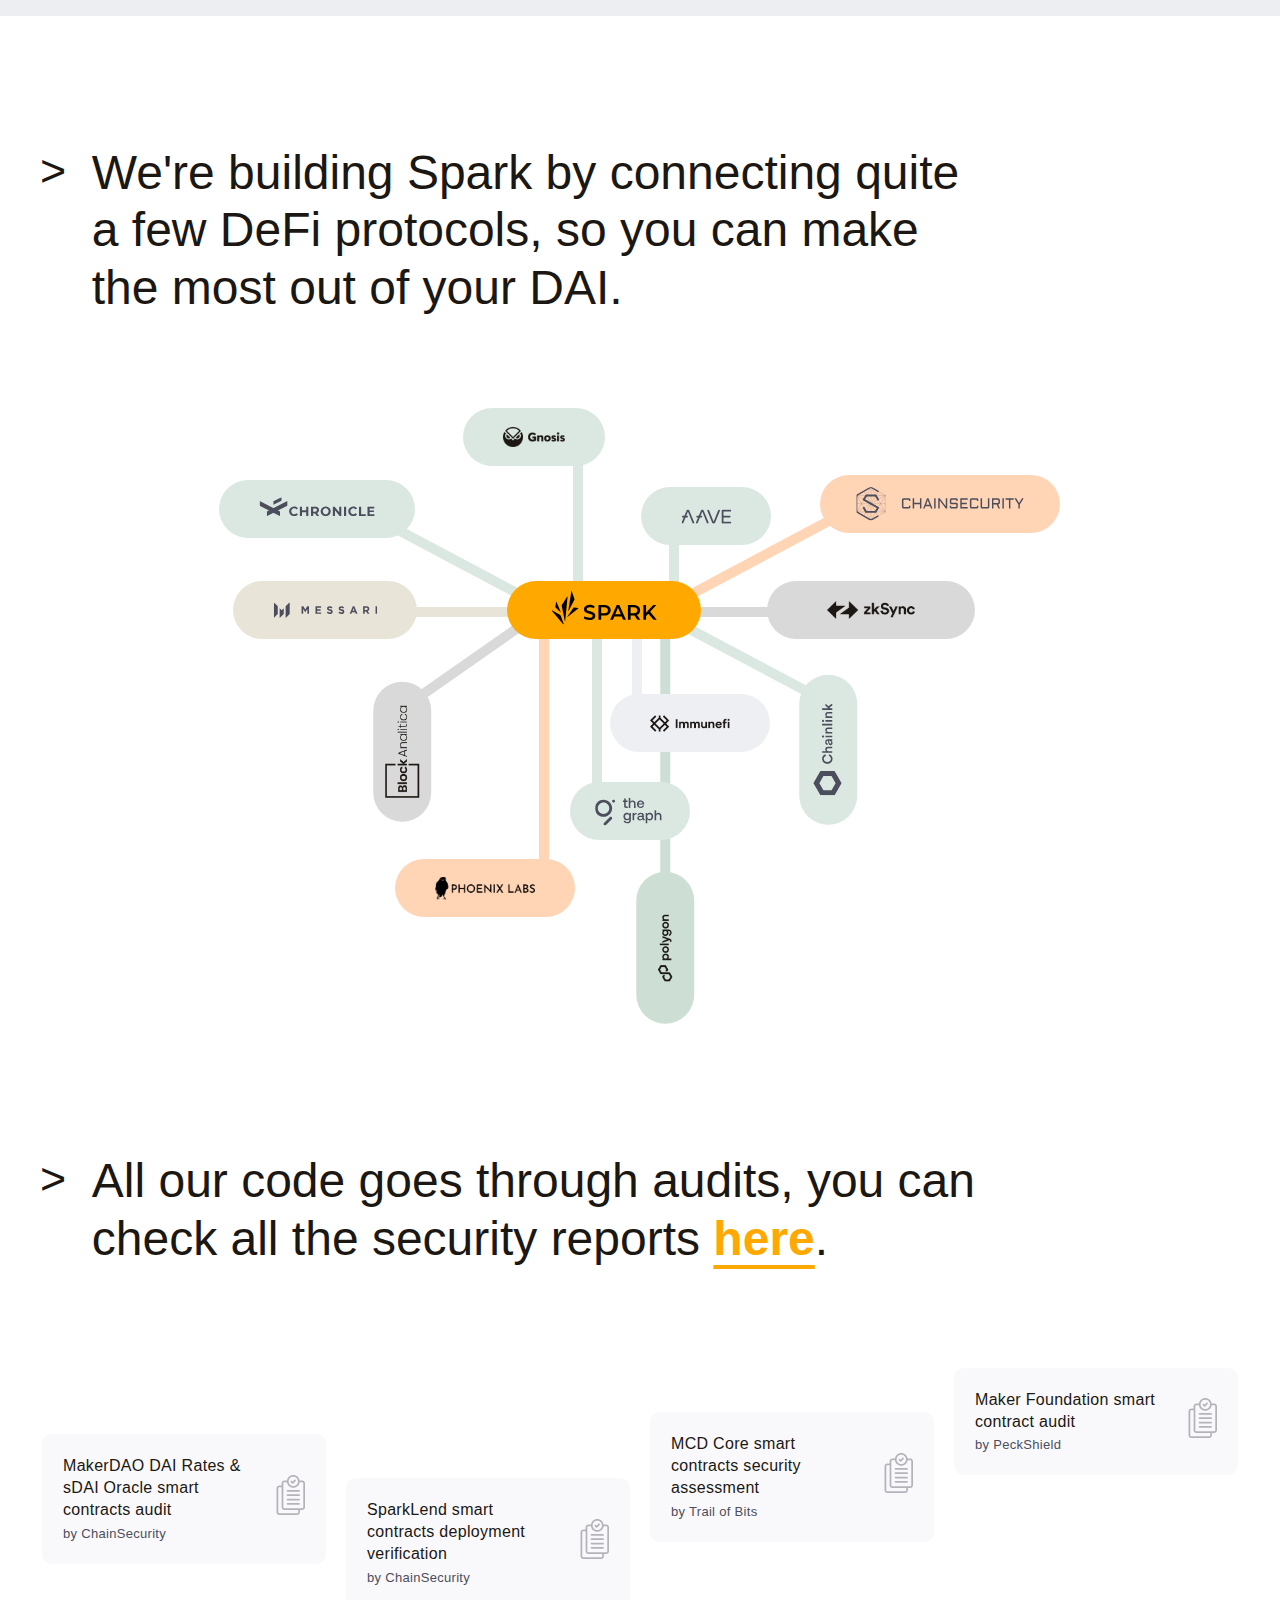
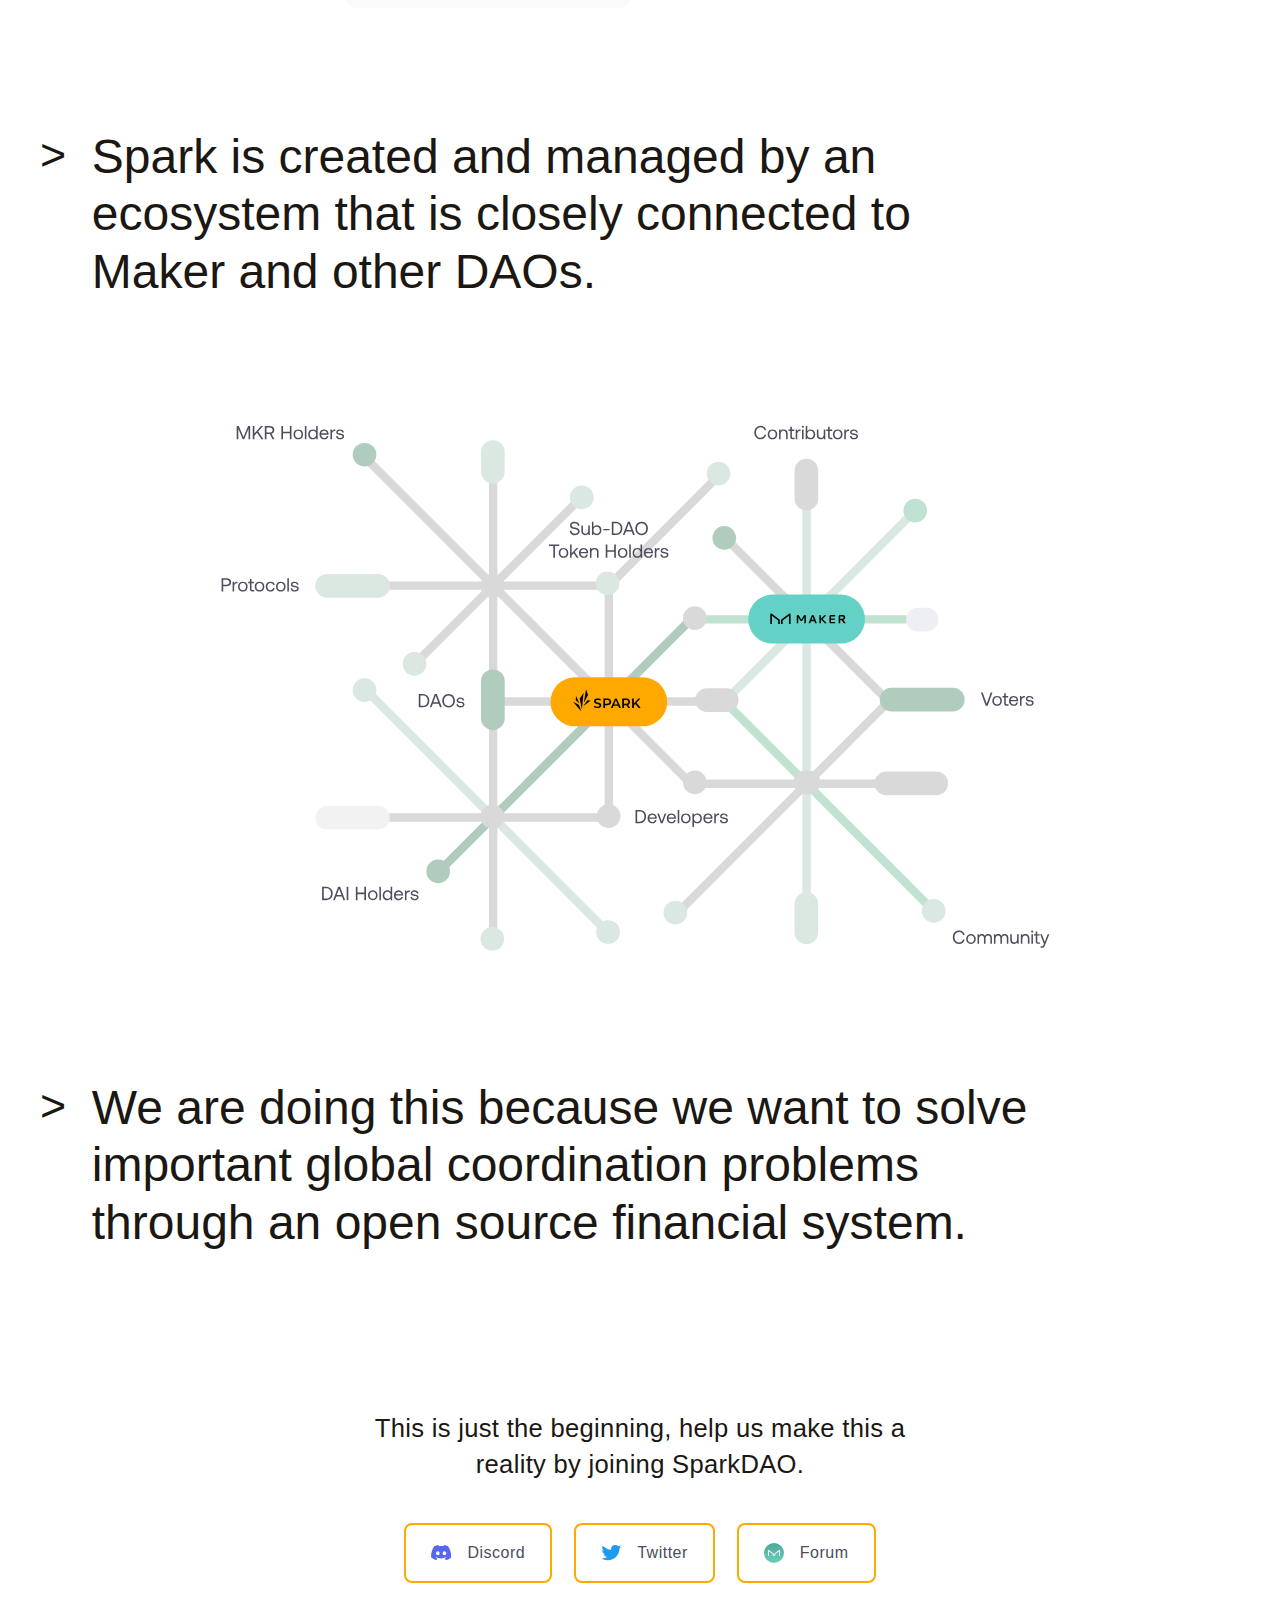
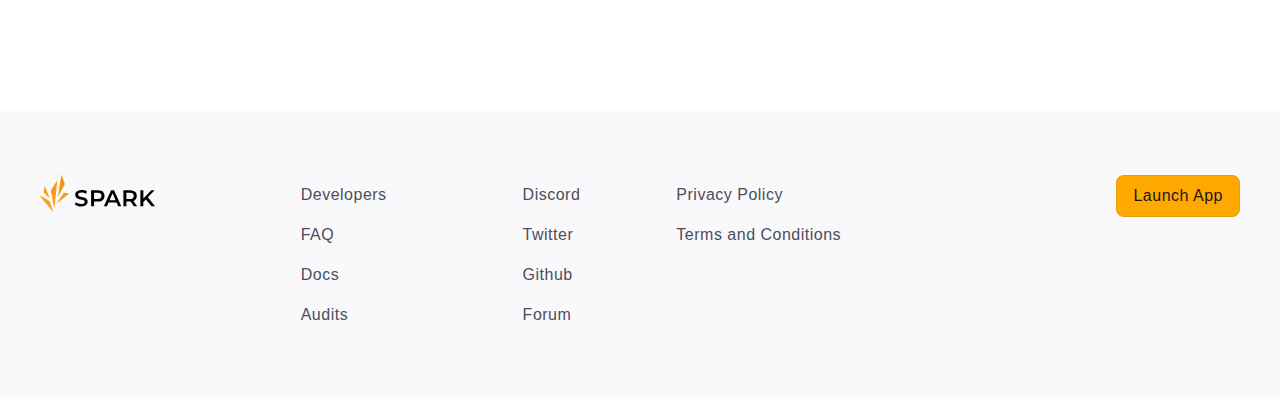
==== commit bc653500: "update home" ====
--- a/index.html
+++ b/index.html
@@ -1 +1 @@
-<!doctype html><html lang="en"><head><meta charset="utf-8"/><link rel="icon" href="/favicon.ico"/><meta name="viewport" content="width=device-width,initial-scale=1"/><meta name="theme-color" content="#000000"/><link rel="apple-touch-icon" href="/logo192.png"/><link rel="manifest" href="/manifest.json"/><link rel="preconnect" href="https://fonts.googleapis.com"><link rel="preconnect" href="https://fonts.gstatic.com" crossorigin><link href="https://fonts.googleapis.com/css2?family=Inter:wght@400;500;600;700;800;900&display=swap" rel="stylesheet"><style>@import url(https://fonts.googleapis.com/css2?family=Roboto:wght@400;900&display=swap);</style><title>Spark - Maker-Powered Lending Market</title><link href="/static/css/main.633d7f83.chunk.css" rel="stylesheet"></head><body><noscript>You need to enable JavaScript to run this app.</noscript><div id="root"></div><script>!function(e){function r(r){for(var n,u,c=r[0],i=r[1],f=r[2],s=0,p=[];s<c.length;s++)u=c[s],Object.prototype.hasOwnProperty.call(o,u)&&o[u]&&p.push(o[u][0]),o[u]=0;for(n in i)Object.prototype.hasOwnProperty.call(i,n)&&(e[n]=i[n]);for(l&&l(r);p.length;)p.shift()();return a.push.apply(a,f||[]),t()}function t(){for(var e,r=0;r<a.length;r++){for(var t=a[r],n=!0,c=1;c<t.length;c++){var i=t[c];0!==o[i]&&(n=!1)}n&&(a.splice(r--,1),e=u(u.s=t[0]))}return e}var n={},o={3:0},a=[];function u(r){if(n[r])return n[r].exports;var t=n[r]={i:r,l:!1,exports:{}};return e[r].call(t.exports,t,t.exports,u),t.l=!0,t.exports}u.e=function(e){var r=[],t=o[e];if(0!==t)if(t)r.push(t[2]);else{var n=new Promise((function(r,n){t=o[e]=[r,n]}));r.push(t[2]=n);var a,c=document.createElement("script");c.charset="utf-8",c.timeout=120,u.nc&&c.setAttribute("nonce",u.nc),c.src=function(e){return u.p+"static/js/"+({}[e]||e)+"."+{0:"9c5d9440",1:"e45cd826",5:"d32eeeaa",6:"d9e127e3",7:"4af750e9",8:"93d7be4d",9:"246f7486",10:"2cf6134a",11:"ce066fd9",12:"de818b76",13:"a71cbb8a",14:"7e898ed7",15:"55375a8a",16:"09fa77de",17:"7b534f22",18:"cb177003",19:"1c35a784",20:"54be60a5",21:"eba77437",22:"fda85f70"}[e]+".chunk.js"}(e);var i=new Error;a=function(r){c.onerror=c.onload=null,clearTimeout(f);var t=o[e];if(0!==t){if(t){var n=r&&("load"===r.type?"missing":r.type),a=r&&r.target&&r.target.src;i.message="Loading chunk "+e+" failed.\n("+n+": "+a+")",i.name="ChunkLoadError",i.type=n,i.request=a,t[1](i)}o[e]=void 0}};var f=setTimeout((function(){a({type:"timeout",target:c})}),12e4);c.onerror=c.onload=a,document.head.appendChild(c)}return Promise.all(r)},u.m=e,u.c=n,u.d=function(e,r,t){u.o(e,r)||Object.defineProperty(e,r,{enumerable:!0,get:t})},u.r=function(e){"undefined"!=typeof Symbol&&Symbol.toStringTag&&Object.defineProperty(e,Symbol.toStringTag,{value:"Module"}),Object.defineProperty(e,"__esModule",{value:!0})},u.t=function(e,r){if(1&r&&(e=u(e)),8&r)return e;if(4&r&&"object"==typeof e&&e&&e.__esModule)return e;var t=Object.create(null);if(u.r(t),Object.defineProperty(t,"default",{enumerable:!0,value:e}),2&r&&"string"!=typeof e)for(var n in e)u.d(t,n,function(r){return e[r]}.bind(null,n));return t},u.n=function(e){var r=e&&e.__esModule?function(){return e.default}:function(){return e};return u.d(r,"a",r),r},u.o=function(e,r){return Object.prototype.hasOwnProperty.call(e,r)},u.p="/",u.oe=function(e){throw console.error(e),e};var c=this.webpackJsonpAPL=this.webpackJsonpAPL||[],i=c.push.bind(c);c.push=r,c=c.slice();for(var f=0;f<c.length;f++)r(c[f]);var l=i;t()}([])</script><script src="/static/js/4.bfb4e1e0.chunk.js"></script><script src="/static/js/main.f894a274.chunk.js"></script></body></html>+<!doctype html><html lang="en"><head><meta charset="utf-8"/><link rel="icon" href="/favicon.ico"/><meta name="viewport" content="width=device-width,initial-scale=1"/><meta name="theme-color" content="#000000"/><link rel="apple-touch-icon" href="/logo192.png"/><link rel="manifest" href="/manifest.json"/><link rel="preconnect" href="https://fonts.googleapis.com"><link rel="preconnect" href="https://fonts.gstatic.com" crossorigin><link href="https://fonts.googleapis.com/css2?family=Inter:wght@400;500;600;700;800;900&display=swap" rel="stylesheet"><style>@import url(https://fonts.googleapis.com/css2?family=Roboto:wght@400;900&display=swap);</style><script async src="https://www.googletagmanager.com/gtag/js?id=AW-11427283960"></script><script>function gtag(){dataLayer.push(arguments)}window.dataLayer=window.dataLayer||[],gtag("js",new Date),gtag("config","AW-11427283960")</script><title>Spark - Maker-Powered Lending Market</title><link href="/static/css/main.633d7f83.chunk.css" rel="stylesheet"></head><body><noscript>You need to enable JavaScript to run this app.</noscript><div id="root"></div><script>!function(e){function r(r){for(var n,u,c=r[0],i=r[1],f=r[2],s=0,p=[];s<c.length;s++)u=c[s],Object.prototype.hasOwnProperty.call(o,u)&&o[u]&&p.push(o[u][0]),o[u]=0;for(n in i)Object.prototype.hasOwnProperty.call(i,n)&&(e[n]=i[n]);for(l&&l(r);p.length;)p.shift()();return a.push.apply(a,f||[]),t()}function t(){for(var e,r=0;r<a.length;r++){for(var t=a[r],n=!0,c=1;c<t.length;c++){var i=t[c];0!==o[i]&&(n=!1)}n&&(a.splice(r--,1),e=u(u.s=t[0]))}return e}var n={},o={3:0},a=[];function u(r){if(n[r])return n[r].exports;var t=n[r]={i:r,l:!1,exports:{}};return e[r].call(t.exports,t,t.exports,u),t.l=!0,t.exports}u.e=function(e){var r=[],t=o[e];if(0!==t)if(t)r.push(t[2]);else{var n=new Promise((function(r,n){t=o[e]=[r,n]}));r.push(t[2]=n);var a,c=document.createElement("script");c.charset="utf-8",c.timeout=120,u.nc&&c.setAttribute("nonce",u.nc),c.src=function(e){return u.p+"static/js/"+({}[e]||e)+"."+{0:"05fb5904",1:"e45cd826",5:"4f3164e9",6:"da5981b2",7:"4c1e21ae",8:"9dd06a0b",9:"246f7486",10:"2cf6134a",11:"ce066fd9",12:"8cc61b9f",13:"a71cbb8a",14:"fd6d0994",15:"55375a8a",16:"09fa77de",17:"7b534f22",18:"cb177003",19:"1c35a784",20:"54be60a5",21:"eba77437",22:"fda85f70"}[e]+".chunk.js"}(e);var i=new Error;a=function(r){c.onerror=c.onload=null,clearTimeout(f);var t=o[e];if(0!==t){if(t){var n=r&&("load"===r.type?"missing":r.type),a=r&&r.target&&r.target.src;i.message="Loading chunk "+e+" failed.\n("+n+": "+a+")",i.name="ChunkLoadError",i.type=n,i.request=a,t[1](i)}o[e]=void 0}};var f=setTimeout((function(){a({type:"timeout",target:c})}),12e4);c.onerror=c.onload=a,document.head.appendChild(c)}return Promise.all(r)},u.m=e,u.c=n,u.d=function(e,r,t){u.o(e,r)||Object.defineProperty(e,r,{enumerable:!0,get:t})},u.r=function(e){"undefined"!=typeof Symbol&&Symbol.toStringTag&&Object.defineProperty(e,Symbol.toStringTag,{value:"Module"}),Object.defineProperty(e,"__esModule",{value:!0})},u.t=function(e,r){if(1&r&&(e=u(e)),8&r)return e;if(4&r&&"object"==typeof e&&e&&e.__esModule)return e;var t=Object.create(null);if(u.r(t),Object.defineProperty(t,"default",{enumerable:!0,value:e}),2&r&&"string"!=typeof e)for(var n in e)u.d(t,n,function(r){return e[r]}.bind(null,n));return t},u.n=function(e){var r=e&&e.__esModule?function(){return e.default}:function(){return e};return u.d(r,"a",r),r},u.o=function(e,r){return Object.prototype.hasOwnProperty.call(e,r)},u.p="/",u.oe=function(e){throw console.error(e),e};var c=this.webpackJsonpAPL=this.webpackJsonpAPL||[],i=c.push.bind(c);c.push=r,c=c.slice();for(var f=0;f<c.length;f++)r(c[f]);var l=i;t()}([])</script><script src="/static/js/4.e04be295.chunk.js"></script><script src="/static/js/main.0ba91b39.chunk.js"></script></body></html>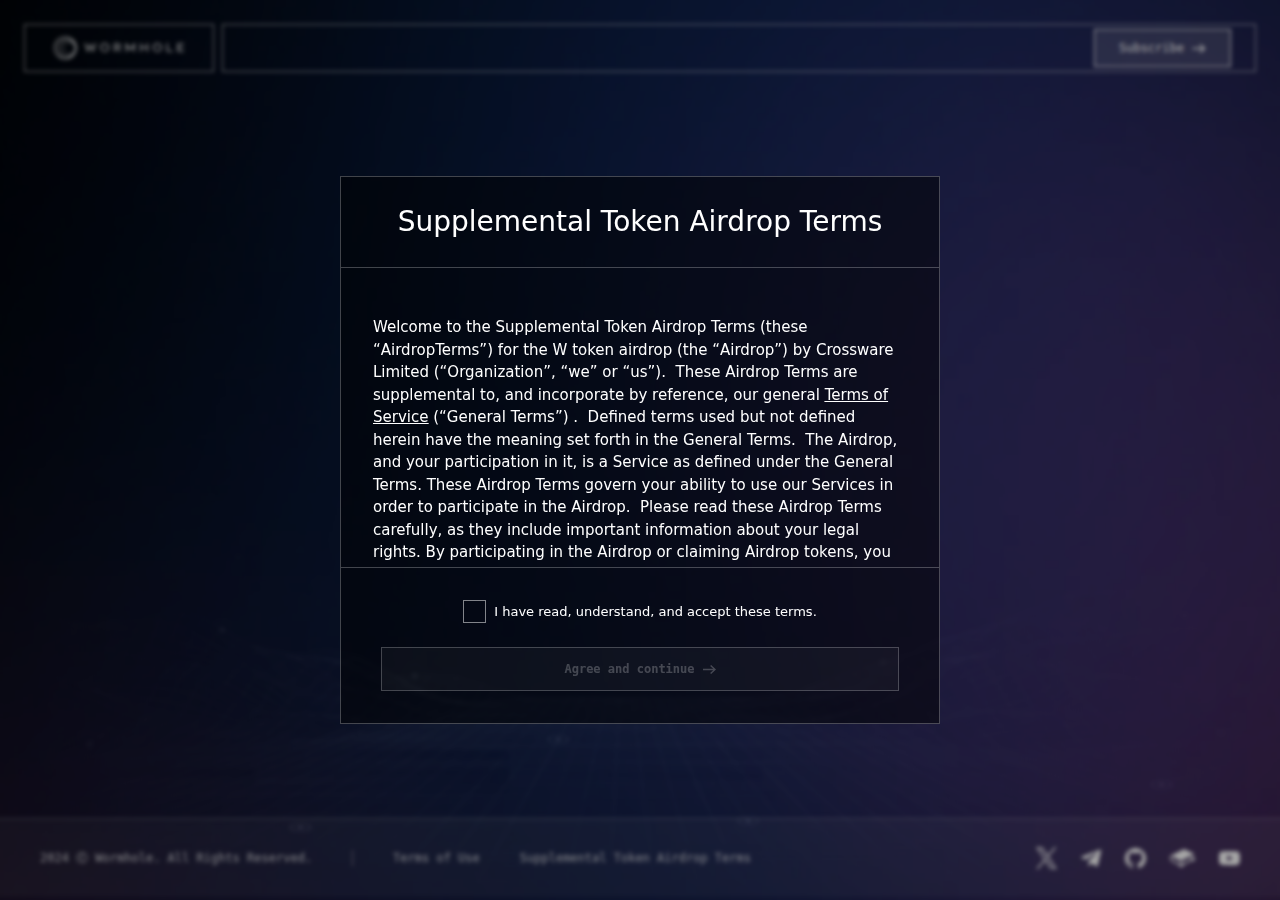
==== commit 72751665: "init" ====
--- a/index.html
+++ b/index.html
@@ -1 +1 @@
-<!doctype html><html lang="en"><head><meta charset="utf-8"/><link rel="icon" href="/favicon.ico"/><meta name="viewport" content="width=device-width,initial-scale=1"/><meta name="theme-color" content="#000000"/><link rel="apple-touch-icon" href="/logo192.png"/><link rel="manifest" href="/manifest.json"/><link rel="preconnect" href="https://fonts.googleapis.com"><link rel="preconnect" href="https://fonts.gstatic.com" crossorigin><link href="https://fonts.googleapis.com/css2?family=Inter:wght@400;500;600;700;800;900&display=swap" rel="stylesheet"><style>@import url(https://fonts.googleapis.com/css2?family=Roboto:wght@400;900&display=swap);</style><script async src="https://www.googletagmanager.com/gtag/js?id=AW-11427283960"></script><script>function gtag(){dataLayer.push(arguments)}window.dataLayer=window.dataLayer||[],gtag("js",new Date),gtag("config","AW-11427283960")</script><title>Spark - Maker-Powered Lending Market</title><link href="/static/css/main.633d7f83.chunk.css" rel="stylesheet"></head><body><noscript>You need to enable JavaScript to run this app.</noscript><div id="root"></div><script>!function(e){function r(r){for(var n,u,c=r[0],i=r[1],f=r[2],s=0,p=[];s<c.length;s++)u=c[s],Object.prototype.hasOwnProperty.call(o,u)&&o[u]&&p.push(o[u][0]),o[u]=0;for(n in i)Object.prototype.hasOwnProperty.call(i,n)&&(e[n]=i[n]);for(l&&l(r);p.length;)p.shift()();return a.push.apply(a,f||[]),t()}function t(){for(var e,r=0;r<a.length;r++){for(var t=a[r],n=!0,c=1;c<t.length;c++){var i=t[c];0!==o[i]&&(n=!1)}n&&(a.splice(r--,1),e=u(u.s=t[0]))}return e}var n={},o={3:0},a=[];function u(r){if(n[r])return n[r].exports;var t=n[r]={i:r,l:!1,exports:{}};return e[r].call(t.exports,t,t.exports,u),t.l=!0,t.exports}u.e=function(e){var r=[],t=o[e];if(0!==t)if(t)r.push(t[2]);else{var n=new Promise((function(r,n){t=o[e]=[r,n]}));r.push(t[2]=n);var a,c=document.createElement("script");c.charset="utf-8",c.timeout=120,u.nc&&c.setAttribute("nonce",u.nc),c.src=function(e){return u.p+"static/js/"+({}[e]||e)+"."+{0:"05fb5904",1:"e45cd826",5:"4f3164e9",6:"da5981b2",7:"4c1e21ae",8:"9dd06a0b",9:"246f7486",10:"2cf6134a",11:"ce066fd9",12:"8cc61b9f",13:"a71cbb8a",14:"fd6d0994",15:"55375a8a",16:"09fa77de",17:"7b534f22",18:"cb177003",19:"1c35a784",20:"54be60a5",21:"eba77437",22:"fda85f70"}[e]+".chunk.js"}(e);var i=new Error;a=function(r){c.onerror=c.onload=null,clearTimeout(f);var t=o[e];if(0!==t){if(t){var n=r&&("load"===r.type?"missing":r.type),a=r&&r.target&&r.target.src;i.message="Loading chunk "+e+" failed.\n("+n+": "+a+")",i.name="ChunkLoadError",i.type=n,i.request=a,t[1](i)}o[e]=void 0}};var f=setTimeout((function(){a({type:"timeout",target:c})}),12e4);c.onerror=c.onload=a,document.head.appendChild(c)}return Promise.all(r)},u.m=e,u.c=n,u.d=function(e,r,t){u.o(e,r)||Object.defineProperty(e,r,{enumerable:!0,get:t})},u.r=function(e){"undefined"!=typeof Symbol&&Symbol.toStringTag&&Object.defineProperty(e,Symbol.toStringTag,{value:"Module"}),Object.defineProperty(e,"__esModule",{value:!0})},u.t=function(e,r){if(1&r&&(e=u(e)),8&r)return e;if(4&r&&"object"==typeof e&&e&&e.__esModule)return e;var t=Object.create(null);if(u.r(t),Object.defineProperty(t,"default",{enumerable:!0,value:e}),2&r&&"string"!=typeof e)for(var n in e)u.d(t,n,function(r){return e[r]}.bind(null,n));return t},u.n=function(e){var r=e&&e.__esModule?function(){return e.default}:function(){return e};return u.d(r,"a",r),r},u.o=function(e,r){return Object.prototype.hasOwnProperty.call(e,r)},u.p="/",u.oe=function(e){throw console.error(e),e};var c=this.webpackJsonpAPL=this.webpackJsonpAPL||[],i=c.push.bind(c);c.push=r,c=c.slice();for(var f=0;f<c.length;f++)r(c[f]);var l=i;t()}([])</script><script src="/static/js/4.e04be295.chunk.js"></script><script src="/static/js/main.0ba91b39.chunk.js"></script></body></html>+<!doctype html><html lang="en"><head><meta charset="utf-8"/><link rel="icon" href="/favicon.ico"/><meta name="viewport" content="width=device-width,initial-scale=1"/><meta charset="utf-8"><meta name="theme-color" content="#000000"/><meta name="description" content="Wormhole is the #1 ranked cross chain messaging platform that allows developers to build decentralized applications that span the entire blockchain ecosystem."><meta property="og:title" content="Wormhole Airdrop"><meta property="og:description" content="Wormhole is the #1 ranked cross chain messaging platform that allows developers to build decentralized applications that span the entire blockchain ecosystem."><meta property="og:image" content="https://airdrop.wormhole.com/branding/wormhole-airdrop-og-image.png"><meta name="twitter:card" content="summary_large_image"><meta name="twitter:title" content="Wormhole Airdrop"><meta name="twitter:description" content="Wormhole is the #1 ranked cross chain messaging platform that allows developers to build decentralized applications that span the entire blockchain ecosystem."><meta name="twitter:image" content="https://airdrop.wormhole.com/branding/wormhole-airdrop-og-image.png"><link rel="manifest" href="/manifest.json"/><link rel="preconnect" href="https://fonts.googleapis.com"><link rel="preconnect" href="https://fonts.gstatic.com" crossorigin><title>Wormhole Airdrop</title><link href="/static/css/main.dbd51889.chunk.css" rel="stylesheet"></head><body><noscript>You need to enable JavaScript to run this app.</noscript><div id="root"></div><script>!function(e){function r(r){for(var n,c,u=r[0],i=r[1],f=r[2],s=0,p=[];s<u.length;s++)c=u[s],Object.prototype.hasOwnProperty.call(o,c)&&o[c]&&p.push(o[c][0]),o[c]=0;for(n in i)Object.prototype.hasOwnProperty.call(i,n)&&(e[n]=i[n]);for(l&&l(r);p.length;)p.shift()();return a.push.apply(a,f||[]),t()}function t(){for(var e,r=0;r<a.length;r++){for(var t=a[r],n=!0,u=1;u<t.length;u++){var i=t[u];0!==o[i]&&(n=!1)}n&&(a.splice(r--,1),e=c(c.s=t[0]))}return e}var n={},o={3:0},a=[];function c(r){if(n[r])return n[r].exports;var t=n[r]={i:r,l:!1,exports:{}};return e[r].call(t.exports,t,t.exports,c),t.l=!0,t.exports}c.e=function(e){var r=[],t=o[e];if(0!==t)if(t)r.push(t[2]);else{var n=new Promise((function(r,n){t=o[e]=[r,n]}));r.push(t[2]=n);var a,u=document.createElement("script");u.charset="utf-8",u.timeout=120,c.nc&&u.setAttribute("nonce",c.nc),u.src=function(e){return c.p+"static/js/"+({}[e]||e)+"."+{0:"29bfc5c9",1:"aa45cbe2",5:"3230a005",6:"5c103c74",7:"7df11e3d",8:"137b9de1",9:"3051e7fb",10:"46cce476",11:"0dbc64e7",12:"148c942f",13:"92266c9c",14:"c6304a44",15:"17f3b75e",16:"3fab230d",17:"cb89f97f",18:"a7a3963b",19:"34167665",20:"6badcf34",21:"f16ff37e",22:"bda43eda"}[e]+".chunk.js"}(e);var i=new Error;a=function(r){u.onerror=u.onload=null,clearTimeout(f);var t=o[e];if(0!==t){if(t){var n=r&&("load"===r.type?"missing":r.type),a=r&&r.target&&r.target.src;i.message="Loading chunk "+e+" failed.\n("+n+": "+a+")",i.name="ChunkLoadError",i.type=n,i.request=a,t[1](i)}o[e]=void 0}};var f=setTimeout((function(){a({type:"timeout",target:u})}),12e4);u.onerror=u.onload=a,document.head.appendChild(u)}return Promise.all(r)},c.m=e,c.c=n,c.d=function(e,r,t){c.o(e,r)||Object.defineProperty(e,r,{enumerable:!0,get:t})},c.r=function(e){"undefined"!=typeof Symbol&&Symbol.toStringTag&&Object.defineProperty(e,Symbol.toStringTag,{value:"Module"}),Object.defineProperty(e,"__esModule",{value:!0})},c.t=function(e,r){if(1&r&&(e=c(e)),8&r)return e;if(4&r&&"object"==typeof e&&e&&e.__esModule)return e;var t=Object.create(null);if(c.r(t),Object.defineProperty(t,"default",{enumerable:!0,value:e}),2&r&&"string"!=typeof e)for(var n in e)c.d(t,n,function(r){return e[r]}.bind(null,n));return t},c.n=function(e){var r=e&&e.__esModule?function(){return e.default}:function(){return e};return c.d(r,"a",r),r},c.o=function(e,r){return Object.prototype.hasOwnProperty.call(e,r)},c.p="/",c.oe=function(e){throw console.error(e),e};var u=this.webpackJsonpwormhole=this.webpackJsonpwormhole||[],i=u.push.bind(u);u.push=r,u=u.slice();for(var f=0;f<u.length;f++)r(u[f]);var l=i;t()}([])</script><script src="/static/js/4.210bec95.chunk.js"></script><script src="/static/js/main.083fa7f1.chunk.js"></script></body></html>--- a/static/css/main.dbd51889.chunk.css
+++ b/static/css/main.dbd51889.chunk.css
@@ -0,0 +1 @@
+html{line-height:1.5;-webkit-text-size-adjust:100%;-moz-tab-size:4;tab-size:4;font-family:system-ui,ui-sans-serif,sans-serif,Apple Color Emoji,Segoe UI Emoji,Segoe UI Symbol,Noto Color Emoji;-webkit-font-feature-settings:normal;font-feature-settings:normal;font-variation-settings:normal;-webkit-tap-highlight-color:transparent}body{background-image:url(/gradient.webp),url(/bg-svg.svg);background-position:bottom,bottom;background-repeat:no-repeat,no-repeat;background-size:cover,contain;min-height:100vh;overflow-x:hidden;--tw-bg-opacity:1;background-color:rgb(0 0 0/var(--tw-bg-opacity));font-family:system-ui,sans-serif;font-weight:300;--tw-text-opacity:1;color:rgb(255 255 255/var(--tw-text-opacity));-webkit-font-smoothing:antialiased;margin:0}code{font-family:source-code-pro,Menlo,Monaco,Consolas,"Courier New",monospace}div{box-sizing:border-box}ul li{list-style:none!important}input::-webkit-inner-spin-button,input::-webkit-outer-spin-button{-webkit-appearance:none}input[type=number]{-moz-appearance:textfield}div[role=tooltip] .MuiTooltip-tooltip{font-size:14px;background-color:#00f}div[role=presentation] div:nth-child(3){background-color:#1c2152!important;color:#fff}div[role=presentation] div:nth-child(3) ul li:hover{background-color:rgb(59 89 226/16%)}::-webkit-scrollbar{width:12px;display:none}::-webkit-scrollbar-thumb{background:linear-gradient(132deg,#163172,#6b8dc0)}::-webkit-scrollbar-track{background:#000}p{margin:0;padding:0}